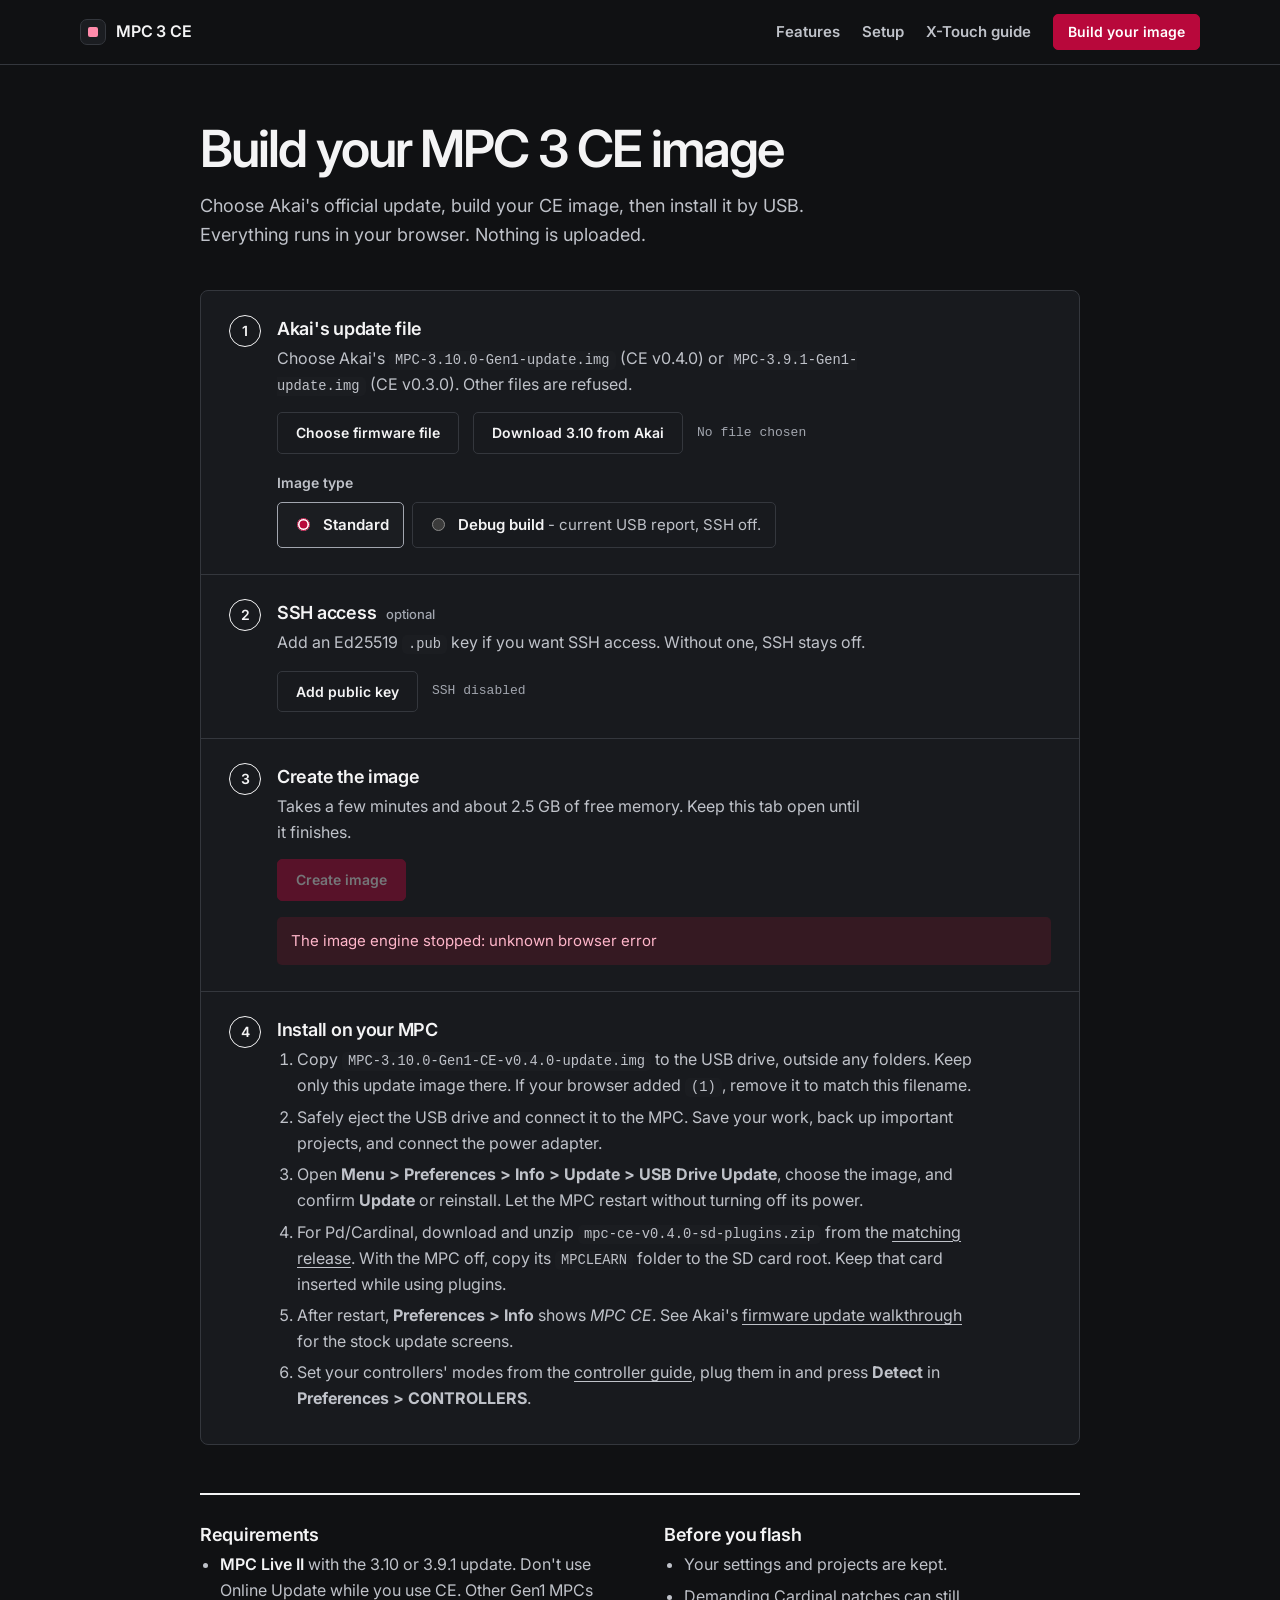
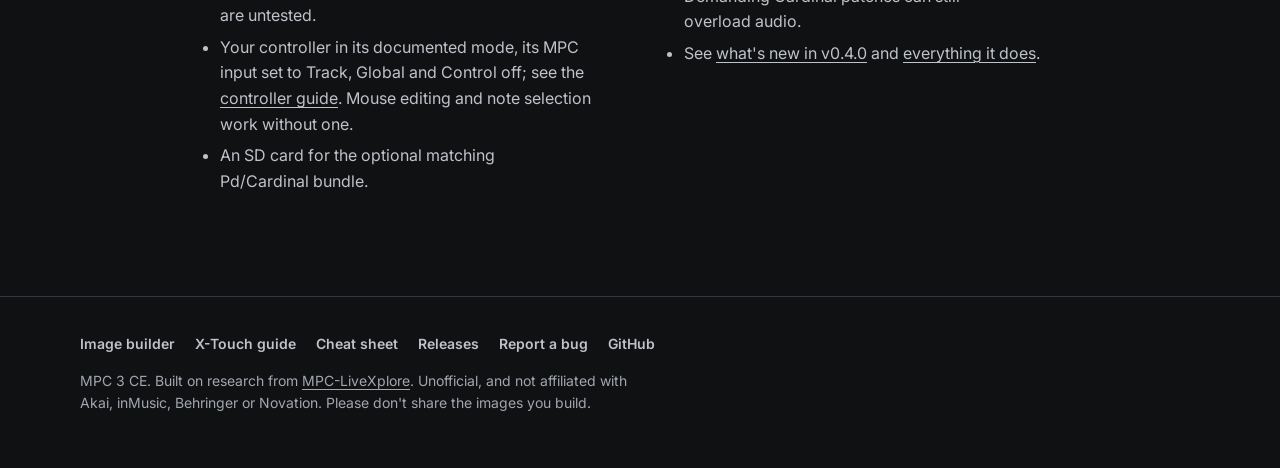
==== builder/web/builder.html @ cd78240b "Simplify controller demonstrations and clarify setup and feature text" ====
<!doctype html>
<html lang="en" data-theme="dark">
<head>
  <meta charset="utf-8">
  <meta name="viewport" content="width=device-width, initial-scale=1">
  <title>Image builder - MPC 3 CE</title>
  <meta name="description" content="Build MPC 3 CE in your browser: motorized faders, clip launching, a step sequencer and hands-on mixing for MPC Live II, plus Pd and Cardinal on the touchscreen.">
  <link rel="icon" href="favicon.svg" type="image/svg+xml">
  <link rel="preconnect" href="https://fonts.googleapis.com">
  <link rel="preconnect" href="https://fonts.gstatic.com" crossorigin>
  <link href="https://fonts.googleapis.com/css2?family=Inter:wght@400;500;600;700&display=swap" rel="stylesheet">
  <link rel="stylesheet" href="site.css">
  <style>

    input[type=file] { display: none !important; }

    /* Builder procedure */
    .panel { margin-top: 40px; background: var(--surface); border: 1px solid var(--line); border-radius: var(--radius); }
    .procedure > li { padding: 26px 28px 26px 76px; border-top: 1px solid var(--line); }
    .procedure > li:first-child { border-top: 0; }
    .procedure > li::before { left: 28px; top: 24px; }
    .procedure h3 small { margin-left: 10px; font-size: 13px; font-weight: 500; color: var(--ink-3); letter-spacing: 0; }
    .procedure p { margin: 0 0 14px; color: var(--ink-2); max-width: 66ch; }
    .row { display: flex; flex-wrap: wrap; align-items: center; gap: 10px 14px; }
    .image-types { border: 0; margin: 18px 0 0; padding: 0; }
    .image-types legend { margin-bottom: 8px; padding: 0; font-size: 14px; font-weight: 600; color: var(--ink-2); }
    .choices { display: flex; flex-wrap: wrap; gap: 8px; }
    .choice { display: flex; align-items: flex-start; gap: 10px; padding: 10px 14px; border: 1px solid var(--line); border-radius: var(--radius-s); cursor: pointer; }
    .choice:has(input:checked) { border-color: var(--ink-3); background: var(--page-2); }
    .choice input { margin-top: 5px; accent-color: var(--cta); }
    .choice span { color: var(--ink-2); font-size: 15px; }
    .choice b { color: var(--ink); font-weight: 600; }
    .status { font-family: var(--mono); font-size: 13px; color: var(--ink-3); overflow-wrap: anywhere; }
    .status.set { color: var(--ink); }
    .progress { display: none; margin-top: 16px; max-width: 560px; }
    progress { width: 100%; height: 6px; border-radius: 999px; overflow: hidden; accent-color: var(--cta); }
    #message { margin: 8px 0 0; color: var(--ink-2); font-size: 15px; }
    #error { display: none; margin-top: 16px; padding: 12px 14px; border-radius: var(--radius-s); background: var(--red-soft); color: var(--red-text); white-space: pre-wrap; font-size: 15px; }
    #result { display: none; margin-top: 16px; padding: 18px 20px; border: 1px solid var(--ok-line); background: var(--ok-soft); border-radius: var(--radius); font-size: 15px; }
    #result strong { display: block; margin-bottom: 12px; color: var(--ok); }
    #result p { margin: 10px 0 0; overflow-wrap: anywhere; color: var(--ink-2); }
    #result #imageSHA { display: block; margin-top: 4px; background: none; padding: 0; font-size: 12px; color: var(--ink); }
    .diagnostic-help { margin-top: 12px; color: var(--ink-2); }
    .diagnostic-help summary { color: var(--ink); cursor: pointer; font-weight: 600; }
    .diagnostic-help summary:hover { color: var(--red); }
    .diagnostic-help ol { margin: 10px 0 0; padding-left: 22px; }
    .diagnostic-help li { margin: 5px 0; }
    .install-list { margin: 4px 0 0; padding-left: 20px; color: var(--ink-2); max-width: 70ch; }
    .install-list li { margin: 6px 0; }
    @media (max-width: 640px) { .page-head { padding-top: 40px; } .procedure > li { padding: 22px 18px 22px 64px; } .procedure > li::before { left: 18px; top: 20px; } .choices { display: grid; } }

    /* Requirements and notes below the procedure */
    .facts { display: grid; grid-template-columns: repeat(2, minmax(0, 1fr)); gap: 32px 48px; margin: 48px 0 88px; padding-top: 28px; border-top: 2px solid var(--ink); }
    .facts ul { margin: 0; padding-left: 20px; color: var(--ink-2); }
    .facts li { margin: 6px 0; }
    .facts b { color: var(--ink); font-weight: 600; }
    @media (max-width: 760px) { .facts { grid-template-columns: 1fr; } }
  </style>
</head>
<body>
<a class="skip" href="#main">Skip to content</a>
<header class="top">
  <div class="wrap">
    <a class="brand" href="./"><span class="mark"><i></i></span>MPC 3 CE</a>
    <nav aria-label="Site">
      <a class="opt" href="./#tour">Features</a>
      <a class="opt" href="./#setup">Setup</a>
      <a class="opt2" href="guide.html">X-Touch guide</a>
      <a class="btn primary" href="builder.html" aria-current="page">Build your image</a>
    </nav>
  </div>
</header>

<main id="main">
  <section class="page-head" id="builder">
    <div class="wrap">
      <div class="doc">
      <h1>Build your MPC&nbsp;3&nbsp;CE image</h1>
      <p class="lead">Choose Akai's official update, build your CE image, then install it by USB. Everything runs in your browser. Nothing is uploaded.</p>

      <div class="panel">
        <ol class="procedure numbered">
          <li id="step1">
            <h3>Akai's update file</h3>
            <p>Choose Akai's <code>MPC-3.10.0-Gen1-update.img</code> (CE v0.4.0) or <code>MPC-3.9.1-Gen1-update.img</code> (CE v0.3.0). Other files are refused.</p>
            <div class="row">
              <button class="btn" id="select" type="button">Choose firmware file</button>
              <a class="btn" href="https://cdn.inmusicbrands.com/Software/M310PCFIN26OCT/MPC-3.10.0-Gen1-update.img" rel="noreferrer">Download 3.10 from Akai</a>
              <span id="file" class="status">No file chosen</span>
            </div>
            <input id="picker" type="file" accept=".img,application/octet-stream">
            <fieldset class="image-types">
              <legend>Image type</legend>
              <div class="choices">
                <label class="choice"><input type="radio" name="imageType" value="standard" checked><span><b>Standard</b></span></label>
                <label class="choice"><input type="radio" name="imageType" value="diagnostics"><span><b>Debug build</b> - current USB report, SSH off.</span></label>
              </div>
            </fieldset>
          </li>
          <li id="step2">
            <h3>SSH access<small>optional</small></h3>
            <p>Add an Ed25519 <code>.pub</code> key if you want SSH access. Without one, SSH stays off.</p>
            <div class="row">
              <button class="btn" id="selectKey" type="button">Add public key</button>
              <button id="clearKey" type="button" class="btn quiet" hidden>Remove key</button>
              <span id="sshStatus" class="status">SSH disabled</span>
            </div>
            <input id="keyPicker" type="file" accept=".pub,text/plain">
          </li>
          <li id="step3">
            <h3>Create the image</h3>
            <p>Takes a few minutes and about 2.5 GB of free memory. Keep this tab open until it finishes.</p>
            <div class="row"><button id="create" type="button" class="btn primary" disabled>Create image</button></div>
            <section id="progress" class="progress" aria-live="polite">
              <progress id="bar" max="100" value="0"></progress>
              <p id="message">Loading the image engine</p>
            </section>
            <div id="error" role="alert"></div>
            <div id="result">
              <strong id="resultTitle">Standard image ready</strong>
              <div class="row"><a id="imageDownload" class="btn primary">Save image</a></div>
              <p id="sshResult"></p>
              <details id="diagnosticResult" class="diagnostic-help" hidden>
                <summary>How to use the debug build</summary>
                <ol>
                  <li>Leave one writable USB drive connected when you boot the Debug build. It creates <code>MPCLEARN-DIAGNOSTICS/report.txt</code> automatically.</li>
                  <li>Reproduce the problem. The report updates as evidence arrives.</li>
                  <li>Retrieve <code>MPCLEARN-DIAGNOSTICS/report.txt</code> after reproducing the problem.</li>
                  <li>Reflash the standard CE or official image afterward. Use the same step if the report is unavailable.</li>
                </ol>
              </details>
              <p>SHA-256<code id="imageSHA"></code></p>
            </div>
          </li>
          <li id="step4">
            <h3>Install on your MPC</h3>
            <ol class="install-list">
              <li>Copy <code id="installImageName">MPC-3.10.0-Gen1-CE-v0.4.0-update.img</code> to the USB drive, outside any folders. Keep only this update image there. If your browser added <code>(1)</code>, remove it to match this filename.</li>
              <li>Safely eject the USB drive and connect it to the MPC. Save your work, back up important projects, and connect the power adapter.</li>
              <li>Open <b>Menu &gt; Preferences &gt; Info &gt; Update &gt; USB Drive Update</b>, choose the image, and confirm <b>Update</b> or reinstall. Let the MPC restart without turning off its power.</li>
              <li>For Pd/Cardinal, download and unzip <code>mpc-ce-v0.4.0-sd-plugins.zip</code> from the <a href="https://github.com/zsoltf/mpc-3-ce/releases/tag/v0.4.0">matching release</a>. With the MPC off, copy its <code>MPCLEARN</code> folder to the SD card root. Keep that card inserted while using plugins.</li>
              <li>After restart, <b>Preferences &gt; Info</b> shows <em>MPC CE</em>. See Akai's <a href="https://support.akaipro.com/en/support/solutions/articles/69000816160-akai-pro-mpc-firmware-update-walkthrough" rel="noopener noreferrer">firmware update walkthrough</a> for the stock update screens.</li>
              <li>Set your controllers' modes from the <a href="https://github.com/zsoltf/mpc-3-ce/blob/main/docs/controller-programs.md">controller guide</a>, plug them in and press <b>Detect</b> in <b>Preferences &gt; CONTROLLERS</b>.</li>
            </ol>
          </li>
        </ol>
      </div>

      <div class="facts">
        <div>
          <h3>Requirements</h3>
          <ul>
            <li><b>MPC Live II</b> with the 3.10 or 3.9.1 update. Don't use Online Update while you use CE. Other Gen1 MPCs are untested.</li>
            <li>Your controller in its documented mode, its MPC input set to Track, Global and Control off; see the <a href="https://github.com/zsoltf/mpc-3-ce/blob/main/docs/controller-programs.md">controller guide</a>. Mouse editing and note selection work without one.</li>
            <li>An SD card for the optional matching Pd/Cardinal bundle.</li>
          </ul>
        </div>
        <div>
          <h3>Before you flash</h3>
          <ul>
            <li>Your settings and projects are kept.</li>
            <li>Demanding Cardinal patches can still overload audio.</li>
            <li>See <a href="RELEASE-NOTES.md">what's new in v0.4.0</a> and <a href="./">everything it does</a>.</li>
          </ul>
        </div>
      </div>
      </div>
    </div>
  </section>
</main>

<footer>
  <div class="wrap">
    <nav aria-label="Project links">
      <a href="builder.html">Image builder</a>
      <a href="guide.html">X-Touch guide</a>
      <a href="xtouch-cheatsheet.md" download>Cheat sheet</a>
      <a href="https://github.com/zsoltf/mpc-3-ce/releases" rel="noopener noreferrer">Releases</a>
      <a href="https://github.com/zsoltf/mpc-3-ce/issues" rel="noopener noreferrer">Report a bug</a>
      <a href="https://github.com/zsoltf/mpc-3-ce" rel="noopener noreferrer">GitHub</a>
    </nav>
    <p>MPC 3 CE. Built on research from <a href="https://github.com/TheKikGen/MPC-LiveXplore" rel="noopener noreferrer">MPC-LiveXplore</a>. Unofficial, and not affiliated with Akai, inMusic, Behringer or Novation. Please don't share the images you build.</p>
  </div>
</footer>
<script>
const imageNames = {
  '3.10': 'MPC-3.10.0-Gen1-CE-v0.4.0-update.img',
  '3.9.1': 'MPC-3.9.1-Gen1-CE-v0.3.0-update.img',
};
const debugNames = {
  '3.10': 'MPC-3.10.0-Gen1-CE-v0.4.0-DEBUG-update.img',
  '3.9.1': 'MPC-3.9.1-Gen1-CE-v0.3.0-DEBUG-update.img',
};
let standardImageName = imageNames['3.10'];
let diagnosticImageName = debugNames['3.10'];


const picker = document.querySelector('#picker');
const keyPicker = document.querySelector('#keyPicker');
const select = document.querySelector('#select');
const selectKey = document.querySelector('#selectKey');
const clearKey = document.querySelector('#clearKey');
const create = document.querySelector('#create');
const file = document.querySelector('#file');
const sshStatus = document.querySelector('#sshStatus');
const sshStep = document.querySelector('#step2');
const sshResult = document.querySelector('#sshResult');
const imageTypes = [...document.querySelectorAll('input[name=imageType]')];
const progress = document.querySelector('#progress');
const bar = document.querySelector('#bar');
const message = document.querySelector('#message');
const errorBox = document.querySelector('#error');
const result = document.querySelector('#result');
const resultTitle = document.querySelector('#resultTitle');
let selectedFile = null;
let selectedKey = null;
let workerReady = false;
let downloads = [];
const worker = new Worker('worker.js');

worker.onmessage = event => {
  const data = event.data;
  if (data.type === 'ready') {
    workerReady = true;
    create.disabled = !selectedFile;
    message.textContent = 'Image engine ready';
  } else if (data.type === 'progress') {
    bar.value = data.progress;
    message.textContent = data.message;
  } else if (data.type === 'error') {
    showError(data.message);
    finishBusy();
  } else if (data.type === 'complete') {
    standardImageName = imageNames[data.firmware] || standardImageName;
    diagnosticImageName = debugNames[data.firmware] || diagnosticImageName;
    document.querySelector('#installImageName').textContent = data.diagnostics ? diagnosticImageName : standardImageName;
    setDownload('imageDownload', data.image, data.diagnostics ? diagnosticImageName : standardImageName, 'application/octet-stream');
    resultTitle.textContent = data.diagnostics ? 'Debug build ready' : 'Standard image ready';
    document.querySelector('#imageSHA').textContent = data.imageSHA256;
    sshResult.textContent = data.sshEnabled
      ? 'SSH enabled for the selected public key only.'
      : 'SSH disabled in this image.';
    sshResult.hidden = data.diagnostics;
    document.querySelector('#diagnosticResult').hidden = !data.diagnostics;
    bar.value = 100;
    message.textContent = 'Image ready';
    result.style.display = 'block';
    finishBusy();
  }
};
worker.onerror = event => {
  showError('The image engine stopped: ' + (event.message || 'unknown browser error'));
  finishBusy();
};

select.onclick = () => picker.click();
picker.onchange = () => {
  invalidateResult();
  selectedFile = picker.files[0] || null;
  file.textContent = selectedFile ? selectedFile.name + ' (' + formatBytes(selectedFile.size) + ')' : 'No file chosen';
  file.classList.toggle('set', !!selectedFile);
  create.disabled = !(selectedFile && workerReady);
  showError('');
};
selectKey.onclick = () => keyPicker.click();
keyPicker.onchange = () => {
  invalidateResult();
  selectedKey = keyPicker.files[0] || null;
  if (selectedKey && (selectedKey.size === 0 || selectedKey.size > 16384)) {
    selectedKey = null;
    keyPicker.value = '';
    showError('The public key must be a nonempty OpenSSH .pub file (16 KB maximum).');
  } else {
    showError('');
  }
  setKeyStatus();
};
clearKey.onclick = () => { invalidateResult(); selectedKey = null; keyPicker.value = ''; setKeyStatus(); };
imageTypes.forEach(input => input.onchange = () => {
  document.querySelector('#installImageName').textContent = diagnosticsSelected() ? diagnosticImageName : standardImageName;
  invalidateResult();
  if (diagnosticsSelected()) { selectedKey = null; keyPicker.value = ''; }
  setKeyStatus();
});
function diagnosticsSelected() { return imageTypes.find(input => input.checked).value === 'diagnostics'; }
function setKeyStatus() {
  const diagnostic = diagnosticsSelected();
  sshStep.hidden = diagnostic;
  selectKey.disabled = diagnostic;
  sshStatus.textContent = diagnostic ? 'SSH disabled for diagnostics' : (selectedKey ? 'SSH enabled for ' + selectedKey.name : 'SSH disabled');
  sshStatus.classList.toggle('set', !!selectedKey);
  clearKey.hidden = !selectedKey || diagnostic;
}
setKeyStatus();
create.onclick = async () => {
  if (!selectedFile || !workerReady) return;
  clearDownloads();
  showError('');
  result.style.display = 'none';
  progress.style.display = 'block';
  select.disabled = selectKey.disabled = clearKey.disabled = create.disabled = true;
  imageTypes.forEach(input => input.disabled = true);
  bar.value = 1;
  message.textContent = 'Reading the selected image';
  try {
    const image = await selectedFile.arrayBuffer();
    const ownerKey = selectedKey ? await selectedKey.arrayBuffer() : new ArrayBuffer(0);
    worker.postMessage({type: 'build', image, ownerKey, diagnostics: diagnosticsSelected()}, [image, ownerKey]);
  } catch (error) {
    showError('Could not read the selected image: ' + error.message);
    finishBusy();
  }
};
function setDownload(id, bytes, name, type) {
  const url = URL.createObjectURL(new Blob([bytes], {type}));
  downloads.push(url);
  const link = document.querySelector('#' + id);
  link.href = url;
  link.download = name;
}
function clearDownloads() { downloads.forEach(URL.revokeObjectURL); downloads = []; }
function invalidateResult() { clearDownloads(); result.style.display = 'none'; document.querySelector('#imageSHA').textContent = ''; }
function finishBusy() { select.disabled = clearKey.disabled = false; imageTypes.forEach(input => input.disabled = false); selectKey.disabled = diagnosticsSelected(); create.disabled = !(selectedFile && workerReady); }
function showError(text) { errorBox.textContent = text; errorBox.style.display = text ? 'block' : 'none'; }
function formatBytes(value) { return (value / (1024 * 1024)).toFixed(1) + ' MB'; }
</script>
</body>
</html>
---- builder/web/site.css ----
/* Shared presentation for the landing page, builder and guide. */
:root {
  color-scheme: dark;
  --page: #101113; --page-2: #1b1d21; --surface: #181a1e;
  --ink: #f4f4f5; --ink-2: #bfc2c9; --ink-3: #a2a6af;
  --line: #34373d; --line-2: #292c32;
  --red: #ff8bab; --red-hover: #ffafc4; --red-soft: #351922; --red-text: #ffb6ca;
  --cta: #b8083b; --cta-hover: #ce1048; --cta-ink: #fff;
  --ok: #80dfa4; --ok-soft: #15291d; --ok-line: #345b40;
  --header: #101113;
  --sans: "Inter", ui-sans-serif, system-ui, -apple-system, "Segoe UI", sans-serif;
  --mono: ui-monospace, "SF Mono", Menlo, Consolas, monospace;
  --radius: 8px; --radius-s: 5px;
}
* { box-sizing: border-box; }
html { background: var(--page); scroll-behavior: auto; -webkit-text-size-adjust: 100%; }
body { margin: 0; font-family: var(--sans); font-size: 16px; line-height: 1.6; color: var(--ink); background: var(--page); -webkit-font-smoothing: antialiased; }
h1, h2, h3 { color: var(--ink); text-wrap: balance; }
p, li, dd, td { text-wrap: pretty; }
h1 { font-size: clamp(32px, 4vw, 52px); font-weight: 600; letter-spacing: -.04em; line-height: 1.08; margin: 0; }
h2 { font-size: clamp(26px, 2.6vw, 34px); font-weight: 600; letter-spacing: -.03em; line-height: 1.15; margin: 0 0 14px; }
h3 { font-size: 18px; font-weight: 600; letter-spacing: -.015em; line-height: 1.3; margin: 0 0 6px; }
.lead { margin: 16px 0 0; font-size: 18px; line-height: 1.6; color: var(--ink-2); max-width: 58ch; }
.small { font-size: 14px; color: var(--ink-3); }
a { color: inherit; text-decoration-thickness: 1px; text-underline-offset: 3px; }
a:hover { color: var(--red); }
:focus-visible { outline: 2px solid var(--red); outline-offset: 3px; border-radius: 4px; }
code, kbd { font-family: var(--mono); font-size: .86em; }
code { background: var(--page-2); padding: 2px 6px; border-radius: 5px; overflow-wrap: anywhere; }
kbd { border: 1px solid var(--line); border-bottom-width: 2px; border-radius: 5px; padding: 1px 6px; background: var(--surface); white-space: nowrap; }
[hidden] { display: none !important; }
.wrap { width: min(1120px, 100% - 48px); margin-inline: auto; }
@media (max-width: 640px) { .wrap { width: calc(100% - 32px); } }

/* Tables: rules between rows, quiet column headings */
.table-wrap { overflow-x: auto; }
table { width: 100%; border-collapse: collapse; font-size: 15px; }
caption { caption-side: top; text-align: left; font-size: 18px; font-weight: 600; letter-spacing: -.015em; color: var(--ink); padding-bottom: 10px; }
th, td { text-align: left; vertical-align: top; padding: 11px 18px 11px 0; border-top: 1px solid var(--line); line-height: 1.5; }
thead th { border-top: 0; padding-top: 0; font-size: 13px; font-weight: 600; color: var(--ink-3); }
tbody th, td:first-child { color: var(--ink); font-weight: 600; }
td { color: var(--ink-2); }
td small { display: block; color: var(--ink-3); font-weight: 400; font-size: 13px; }

/* Numbered steps: one marker style for every sequence */
.numbered { list-style: none; counter-reset: n; margin: 0; padding: 0; }
.numbered > li { counter-increment: n; position: relative; padding-left: 46px; }
.numbered > li::before { content: counter(n); position: absolute; left: 0; top: 0; width: 30px; height: 30px; border-radius: 50%; border: 1.5px solid var(--ink); display: grid; place-items: center; font-size: 14px; font-weight: 600; line-height: 1; color: var(--ink); }

/* Buttons: one style, one primary (the red call to action) */
.btn { appearance: none; font: inherit; font-size: 14px; font-weight: 600; line-height: 1.1; border: 1px solid var(--line); border-radius: var(--radius-s); padding: 12px 18px; background: transparent; color: var(--ink); cursor: pointer; text-decoration: none; display: inline-flex; align-items: center; gap: 10px; white-space: nowrap; }
.btn:hover { background: var(--ink); border-color: var(--ink); color: var(--page); }
.btn.small { padding: 9px 13px; font-size: 13px; }
.btn.primary { background: var(--cta); border-color: var(--cta); color: var(--cta-ink); }
.btn.primary:hover { background: var(--cta-hover); border-color: var(--cta-hover); color: var(--cta-ink); }
.btn:disabled { opacity: .4; cursor: default; transform: none; }
.btn:disabled:hover { background: transparent; border-color: var(--line); color: var(--ink); }
.btn.primary:disabled:hover { background: var(--cta); border-color: var(--cta); color: var(--cta-ink); }
.btn.quiet { border-color: transparent; color: var(--ink-2); padding-inline: 8px; }
.btn.quiet:hover { background: transparent; color: var(--red); }

/* Header */
.top { position: sticky; top: 0; z-index: 20; background: var(--header); border-bottom: 1px solid var(--line); }
.top .wrap { display: flex; align-items: center; justify-content: space-between; gap: 16px; height: 64px; }
.brand { display: flex; align-items: center; gap: 10px; text-decoration: none; font-weight: 600; letter-spacing: -.01em; white-space: nowrap; }
.brand:hover { color: var(--ink); }
.brand .mark { width: 26px; height: 26px; border-radius: 7px; background: var(--page-2); border: 1px solid var(--line); display: grid; place-items: center; }
.brand .mark i { display: block; width: 10px; height: 10px; border-radius: 2px; background: var(--red); }
.top nav { display: flex; align-items: center; gap: 22px; font-size: 15px; font-weight: 600; }
.top nav a:not(.btn) { text-decoration: none; color: var(--ink-2); white-space: nowrap; }
.top nav a:not(.btn):hover, .top nav a[aria-current="page"]:not(.btn) { color: var(--ink); }
.top .btn { padding: 9px 14px; }
/* Footer */
footer { padding: 36px 0 56px; border-top: 1px solid var(--line); font-size: 14px; color: var(--ink-3); }
footer .wrap { display: flex; flex-wrap: wrap; justify-content: space-between; gap: 14px 32px; }
footer nav { display: flex; flex-wrap: wrap; gap: 6px 20px; }
footer nav a { color: var(--ink-2); text-decoration: none; font-weight: 600; }
footer nav a:hover { color: var(--red); }
footer p { margin: 0; max-width: 64ch; }


.page-head { padding: 56px 0 8px; }
.doc { max-width: 880px; margin-inline: auto; }
section[id] { scroll-margin-top: 88px; }
.skip { position: absolute; top: -100px; left: 16px; z-index: 40; padding: 12px 18px; background: var(--ink); color: var(--page); }
.skip:focus { top: 8px; }
@media (max-width: 860px) { .top nav .opt { display: none; } }
@media (max-width: 560px) { .top nav { gap: 10px; } .top nav .btn { padding: 10px 12px; font-size: 13px; } }
@media (max-width: 640px) { .top nav .opt2 { display: none; } .page-head { padding-top: 36px; } }
@media print {
  :root { color-scheme: light; --page: #fff; --page-2: #fff; --surface: #fff; --ink: #000; --ink-2: #222; --ink-3: #444; --line: #bbb; }
  .top, footer, .skip { display: none; }
}
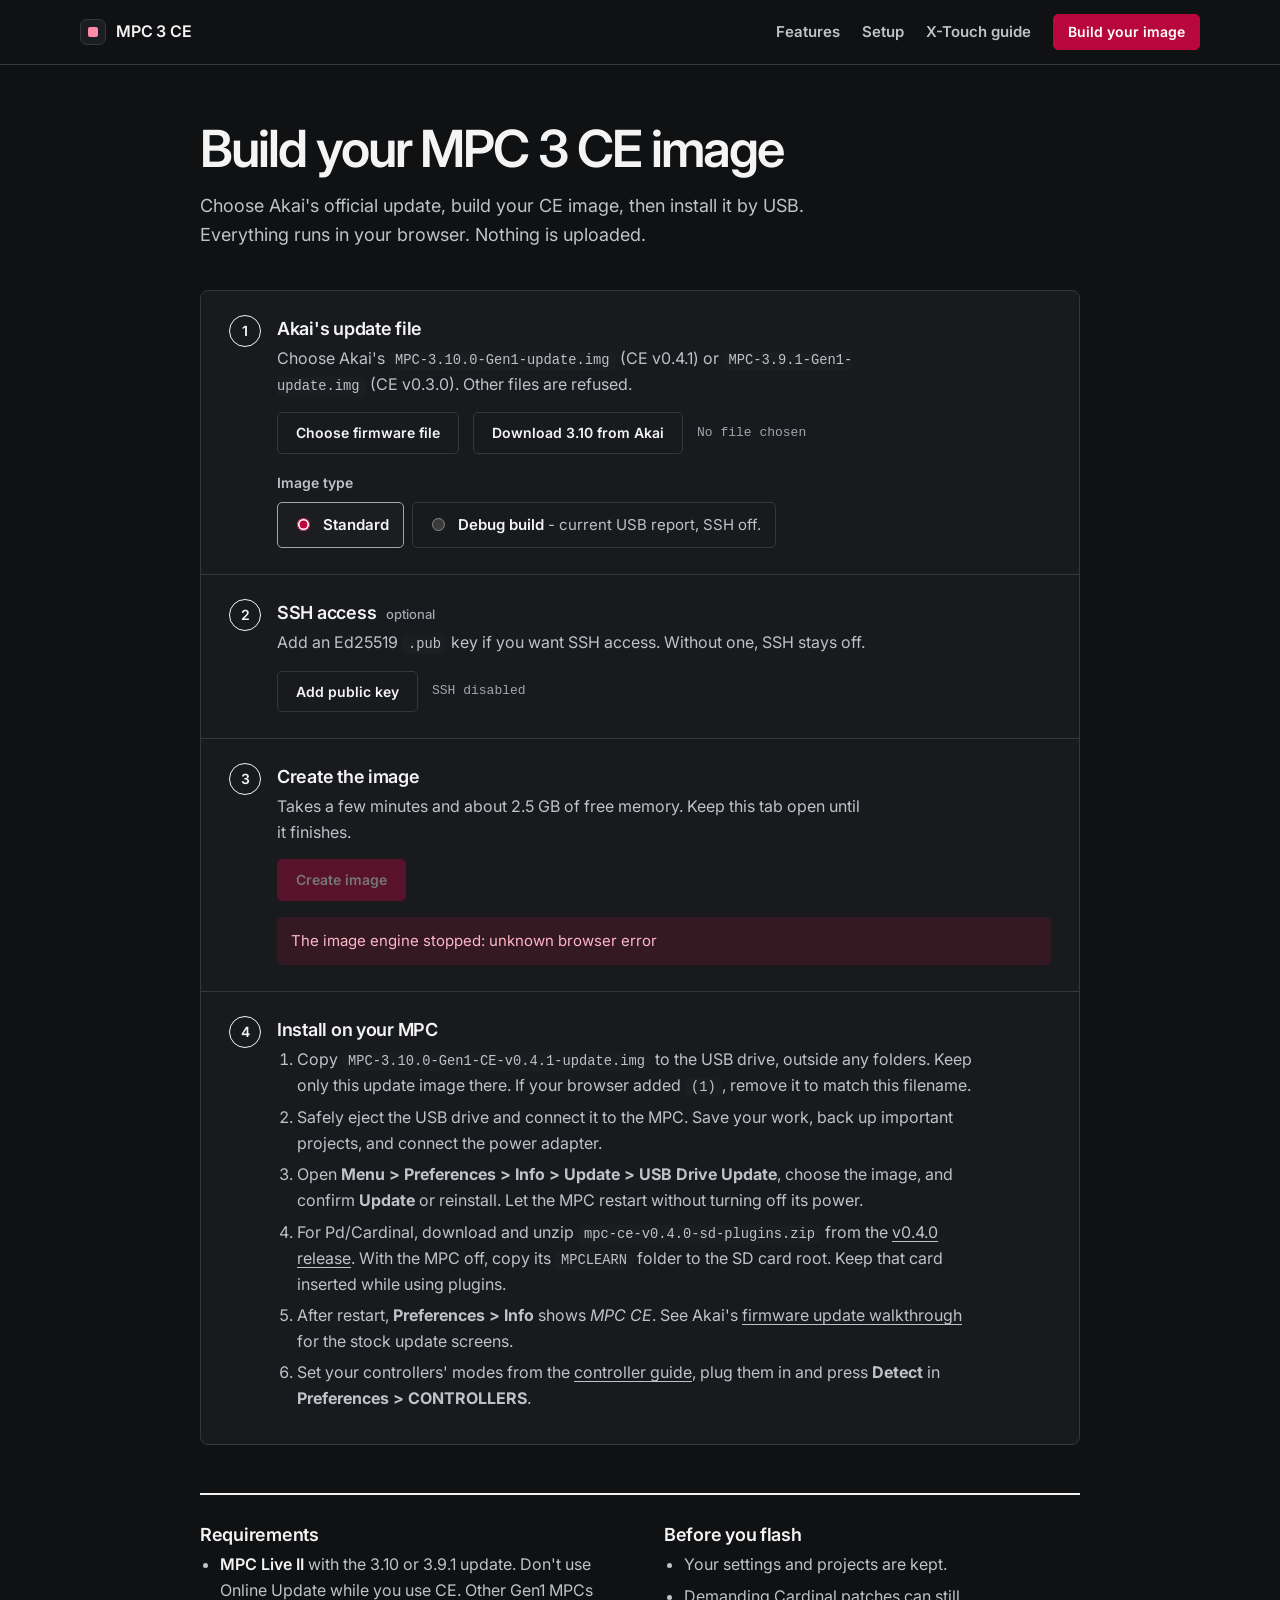
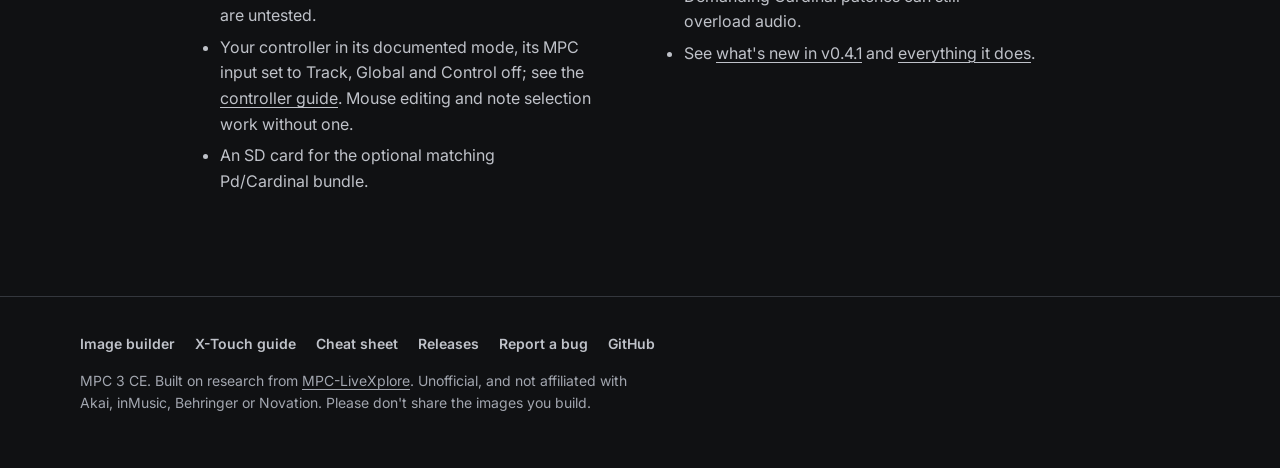
==== commit 75ca2abe: "Prepare CE v0.4.1 with X-Touch Mini controls and guide" ====
--- a/builder/web/builder.html
+++ b/builder/web/builder.html
@@ -82,7 +82,7 @@
         <ol class="procedure numbered">
           <li id="step1">
             <h3>Akai's update file</h3>
-            <p>Choose Akai's <code>MPC-3.10.0-Gen1-update.img</code> (CE v0.4.0) or <code>MPC-3.9.1-Gen1-update.img</code> (CE v0.3.0). Other files are refused.</p>
+            <p>Choose Akai's <code>MPC-3.10.0-Gen1-update.img</code> (CE v0.4.1) or <code>MPC-3.9.1-Gen1-update.img</code> (CE v0.3.0). Other files are refused.</p>
             <div class="row">
               <button class="btn" id="select" type="button">Choose firmware file</button>
               <a class="btn" href="https://cdn.inmusicbrands.com/Software/M310PCFIN26OCT/MPC-3.10.0-Gen1-update.img" rel="noreferrer">Download 3.10 from Akai</a>
@@ -135,10 +135,10 @@
           <li id="step4">
             <h3>Install on your MPC</h3>
             <ol class="install-list">
-              <li>Copy <code id="installImageName">MPC-3.10.0-Gen1-CE-v0.4.0-update.img</code> to the USB drive, outside any folders. Keep only this update image there. If your browser added <code>(1)</code>, remove it to match this filename.</li>
+              <li>Copy <code id="installImageName">MPC-3.10.0-Gen1-CE-v0.4.1-update.img</code> to the USB drive, outside any folders. Keep only this update image there. If your browser added <code>(1)</code>, remove it to match this filename.</li>
               <li>Safely eject the USB drive and connect it to the MPC. Save your work, back up important projects, and connect the power adapter.</li>
               <li>Open <b>Menu &gt; Preferences &gt; Info &gt; Update &gt; USB Drive Update</b>, choose the image, and confirm <b>Update</b> or reinstall. Let the MPC restart without turning off its power.</li>
-              <li>For Pd/Cardinal, download and unzip <code>mpc-ce-v0.4.0-sd-plugins.zip</code> from the <a href="https://github.com/zsoltf/mpc-3-ce/releases/tag/v0.4.0">matching release</a>. With the MPC off, copy its <code>MPCLEARN</code> folder to the SD card root. Keep that card inserted while using plugins.</li>
+              <li>For Pd/Cardinal, download and unzip <code>mpc-ce-v0.4.0-sd-plugins.zip</code> from the <a href="https://github.com/zsoltf/mpc-3-ce/releases/tag/v0.4.0">v0.4.0 release</a>. With the MPC off, copy its <code>MPCLEARN</code> folder to the SD card root. Keep that card inserted while using plugins.</li>
               <li>After restart, <b>Preferences &gt; Info</b> shows <em>MPC CE</em>. See Akai's <a href="https://support.akaipro.com/en/support/solutions/articles/69000816160-akai-pro-mpc-firmware-update-walkthrough" rel="noopener noreferrer">firmware update walkthrough</a> for the stock update screens.</li>
               <li>Set your controllers' modes from the <a href="https://github.com/zsoltf/mpc-3-ce/blob/main/docs/controller-programs.md">controller guide</a>, plug them in and press <b>Detect</b> in <b>Preferences &gt; CONTROLLERS</b>.</li>
             </ol>
@@ -160,7 +160,7 @@
           <ul>
             <li>Your settings and projects are kept.</li>
             <li>Demanding Cardinal patches can still overload audio.</li>
-            <li>See <a href="RELEASE-NOTES.md">what's new in v0.4.0</a> and <a href="./">everything it does</a>.</li>
+            <li>See <a href="RELEASE-NOTES.md">what's new in v0.4.1</a> and <a href="./">everything it does</a>.</li>
           </ul>
         </div>
       </div>
@@ -184,11 +184,11 @@
 </footer>
 <script>
 const imageNames = {
-  '3.10': 'MPC-3.10.0-Gen1-CE-v0.4.0-update.img',
+  '3.10': 'MPC-3.10.0-Gen1-CE-v0.4.1-update.img',
   '3.9.1': 'MPC-3.9.1-Gen1-CE-v0.3.0-update.img',
 };
 const debugNames = {
-  '3.10': 'MPC-3.10.0-Gen1-CE-v0.4.0-DEBUG-update.img',
+  '3.10': 'MPC-3.10.0-Gen1-CE-v0.4.1-DEBUG-update.img',
   '3.9.1': 'MPC-3.9.1-Gen1-CE-v0.3.0-DEBUG-update.img',
 };
 let standardImageName = imageNames['3.10'];
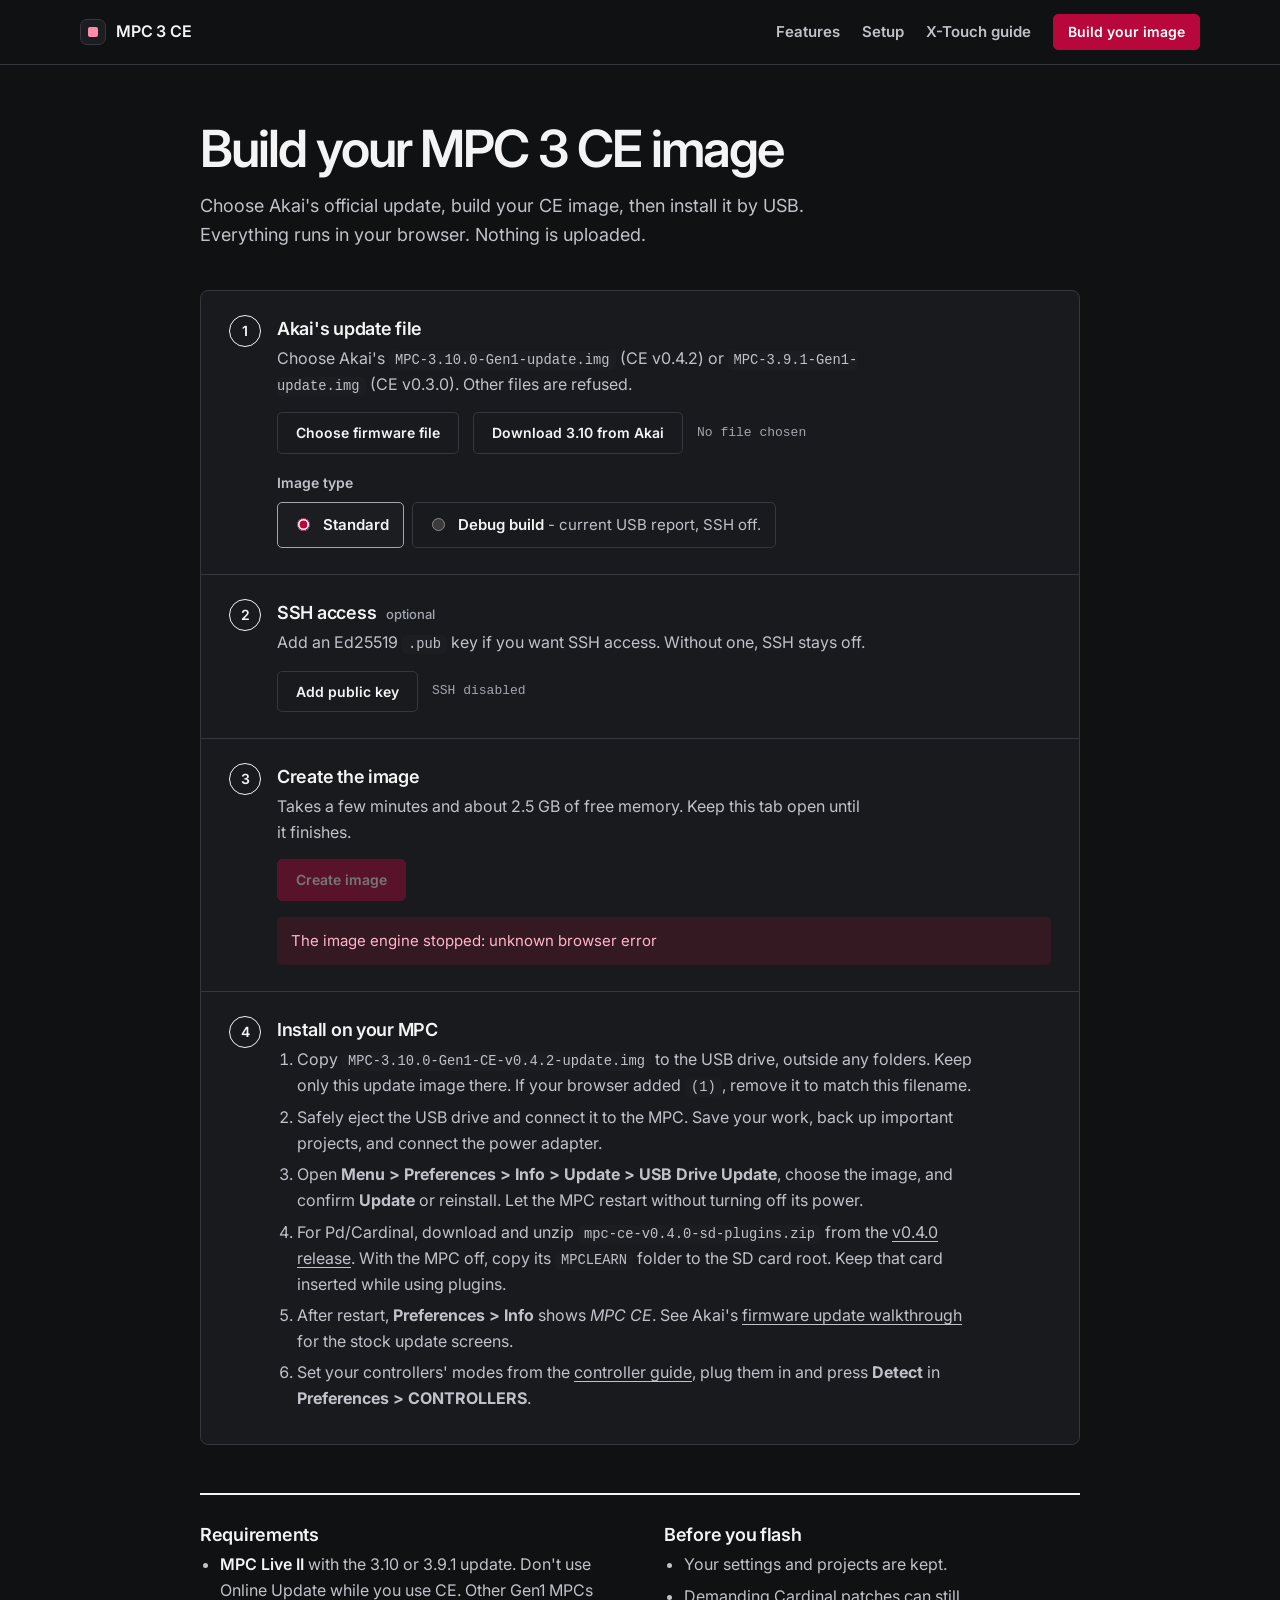
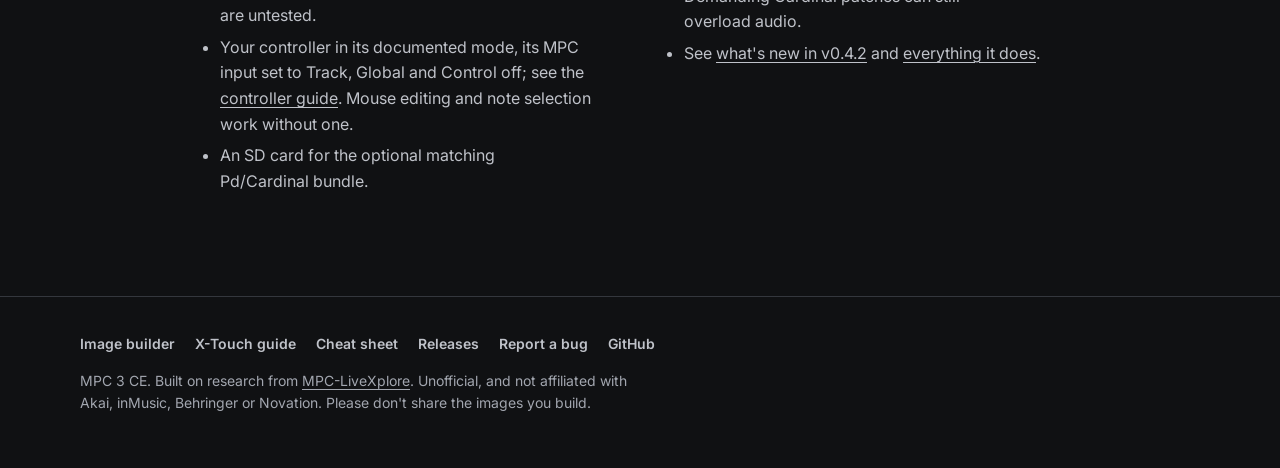
==== commit 0f13b041: "Prepare CE v0.4.2 with Cardinal Q-Link fixes" ====
--- a/builder/web/builder.html
+++ b/builder/web/builder.html
@@ -82,7 +82,7 @@
         <ol class="procedure numbered">
           <li id="step1">
             <h3>Akai's update file</h3>
-            <p>Choose Akai's <code>MPC-3.10.0-Gen1-update.img</code> (CE v0.4.1) or <code>MPC-3.9.1-Gen1-update.img</code> (CE v0.3.0). Other files are refused.</p>
+            <p>Choose Akai's <code>MPC-3.10.0-Gen1-update.img</code> (CE v0.4.2) or <code>MPC-3.9.1-Gen1-update.img</code> (CE v0.3.0). Other files are refused.</p>
             <div class="row">
               <button class="btn" id="select" type="button">Choose firmware file</button>
               <a class="btn" href="https://cdn.inmusicbrands.com/Software/M310PCFIN26OCT/MPC-3.10.0-Gen1-update.img" rel="noreferrer">Download 3.10 from Akai</a>
@@ -135,7 +135,7 @@
           <li id="step4">
             <h3>Install on your MPC</h3>
             <ol class="install-list">
-              <li>Copy <code id="installImageName">MPC-3.10.0-Gen1-CE-v0.4.1-update.img</code> to the USB drive, outside any folders. Keep only this update image there. If your browser added <code>(1)</code>, remove it to match this filename.</li>
+              <li>Copy <code id="installImageName">MPC-3.10.0-Gen1-CE-v0.4.2-update.img</code> to the USB drive, outside any folders. Keep only this update image there. If your browser added <code>(1)</code>, remove it to match this filename.</li>
               <li>Safely eject the USB drive and connect it to the MPC. Save your work, back up important projects, and connect the power adapter.</li>
               <li>Open <b>Menu &gt; Preferences &gt; Info &gt; Update &gt; USB Drive Update</b>, choose the image, and confirm <b>Update</b> or reinstall. Let the MPC restart without turning off its power.</li>
               <li>For Pd/Cardinal, download and unzip <code>mpc-ce-v0.4.0-sd-plugins.zip</code> from the <a href="https://github.com/zsoltf/mpc-3-ce/releases/tag/v0.4.0">v0.4.0 release</a>. With the MPC off, copy its <code>MPCLEARN</code> folder to the SD card root. Keep that card inserted while using plugins.</li>
@@ -160,7 +160,7 @@
           <ul>
             <li>Your settings and projects are kept.</li>
             <li>Demanding Cardinal patches can still overload audio.</li>
-            <li>See <a href="RELEASE-NOTES.md">what's new in v0.4.1</a> and <a href="./">everything it does</a>.</li>
+            <li>See <a href="RELEASE-NOTES.md">what's new in v0.4.2</a> and <a href="./">everything it does</a>.</li>
           </ul>
         </div>
       </div>
@@ -184,11 +184,11 @@
 </footer>
 <script>
 const imageNames = {
-  '3.10': 'MPC-3.10.0-Gen1-CE-v0.4.1-update.img',
+  '3.10': 'MPC-3.10.0-Gen1-CE-v0.4.2-update.img',
   '3.9.1': 'MPC-3.9.1-Gen1-CE-v0.3.0-update.img',
 };
 const debugNames = {
-  '3.10': 'MPC-3.10.0-Gen1-CE-v0.4.1-DEBUG-update.img',
+  '3.10': 'MPC-3.10.0-Gen1-CE-v0.4.2-DEBUG-update.img',
   '3.9.1': 'MPC-3.9.1-Gen1-CE-v0.3.0-DEBUG-update.img',
 };
 let standardImageName = imageNames['3.10'];
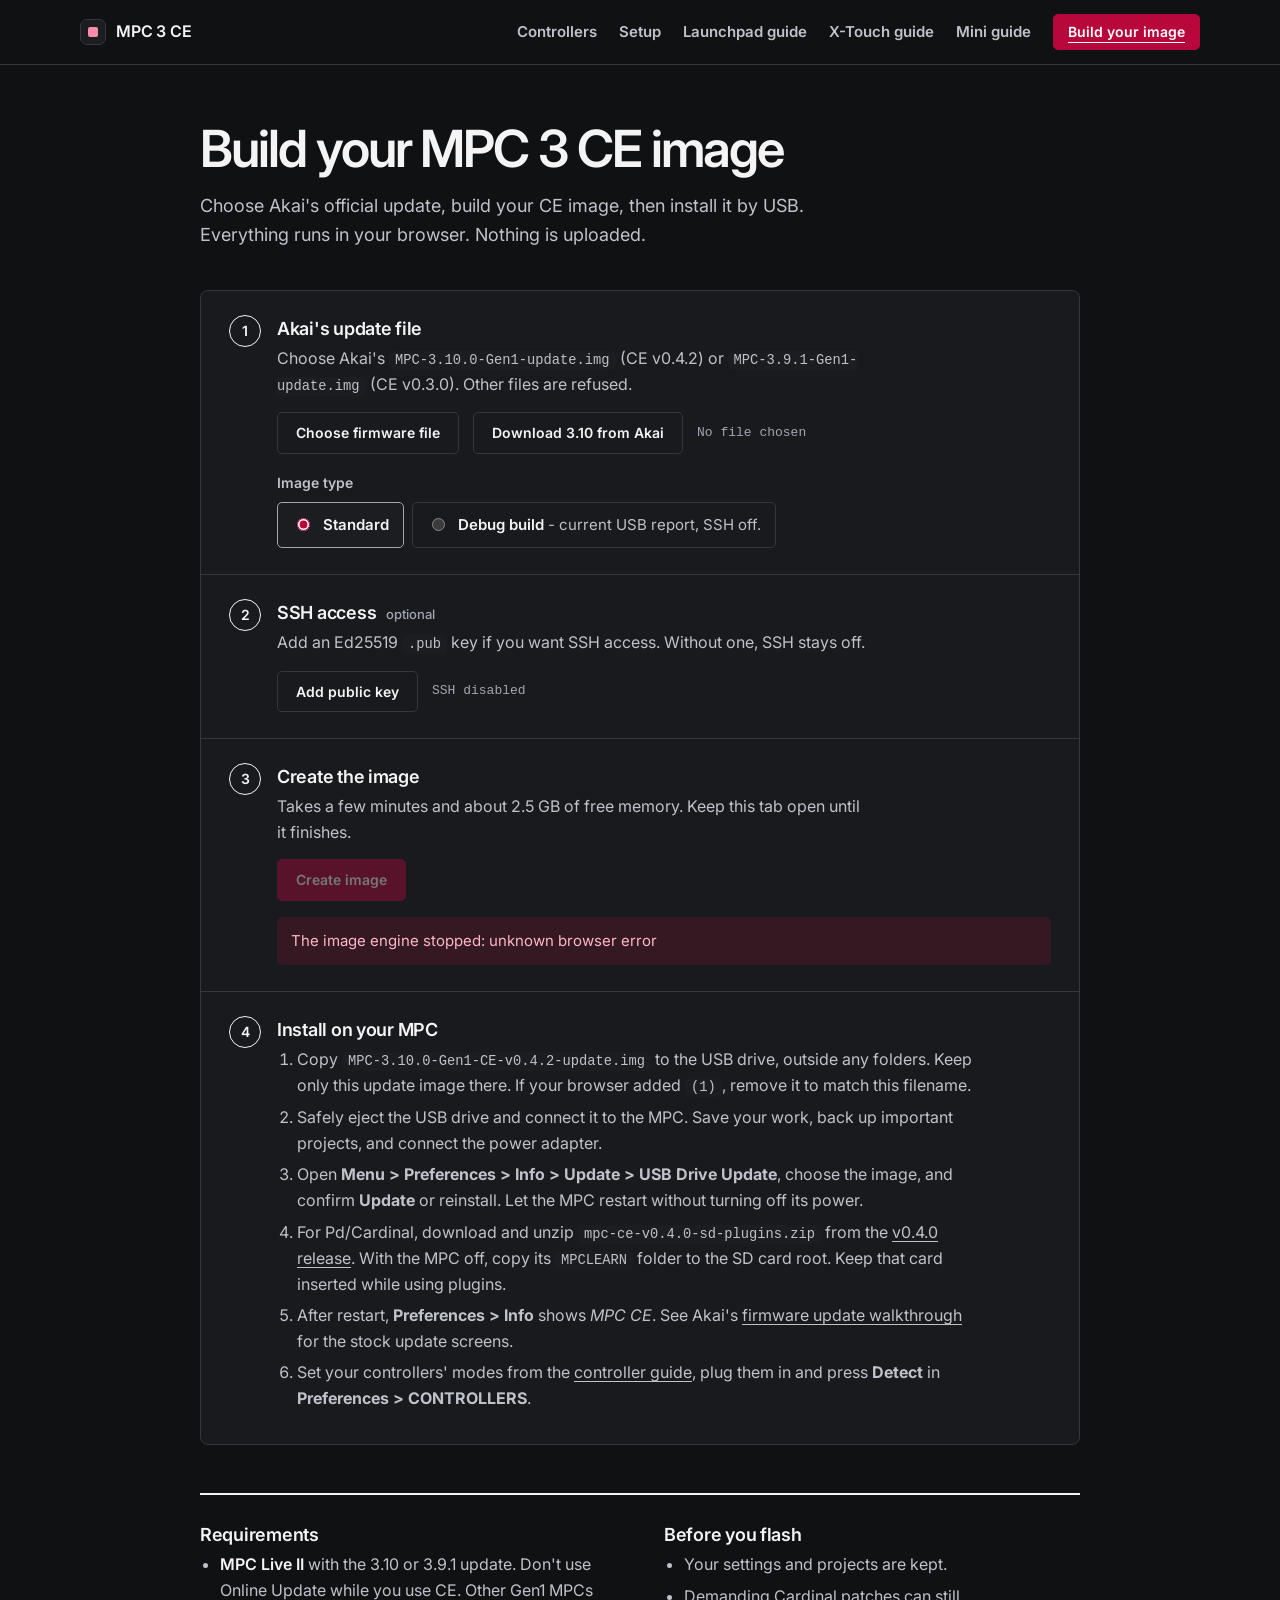
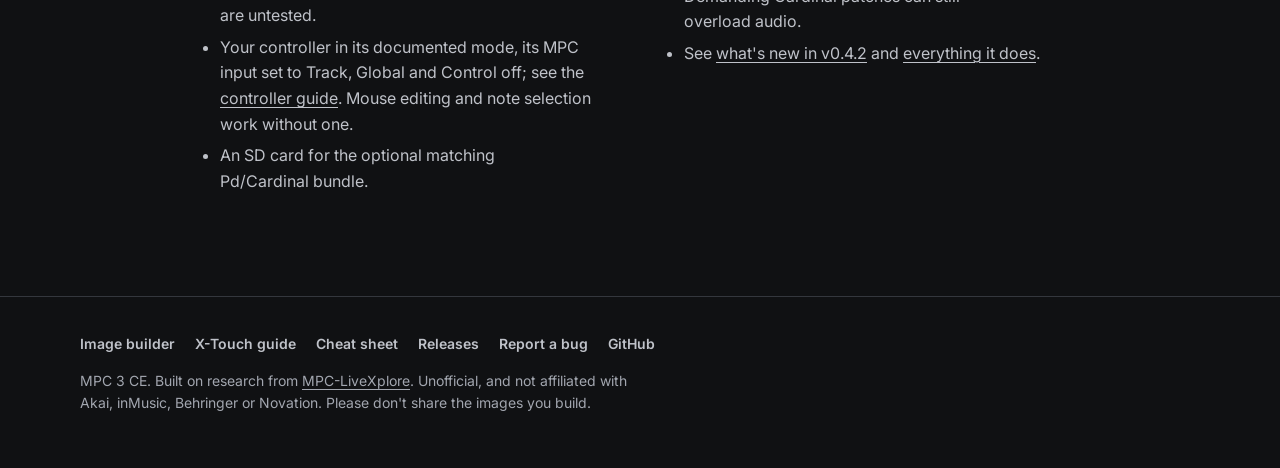
==== commit 2e852218: "Make top navigation consistent across the website" ====
--- a/builder/web/builder.html
+++ b/builder/web/builder.html
@@ -61,11 +61,13 @@
 <a class="skip" href="#main">Skip to content</a>
 <header class="top">
   <div class="wrap">
-    <a class="brand" href="./"><span class="mark"><i></i></span>MPC 3 CE</a>
+    <a class="brand" href="./"><span class="mark" aria-hidden="true"><i></i></span>MPC 3 CE</a>
     <nav aria-label="Site">
-      <a class="opt" href="./#tour">Features</a>
-      <a class="opt" href="./#setup">Setup</a>
-      <a class="opt2" href="guide.html">X-Touch guide</a>
+      <a href="./#tour">Controllers</a>
+      <a href="./#setup">Setup</a>
+      <a href="launchpad-guide.html">Launchpad guide</a>
+      <a href="guide.html">X-Touch guide</a>
+      <a href="mini-guide.html">Mini guide</a>
       <a class="btn primary" href="builder.html" aria-current="page">Build your image</a>
     </nav>
   </div>
--- a/builder/web/site.css
+++ b/builder/web/site.css
@@ -61,12 +61,12 @@
 
 /* Header */
 .top { position: sticky; top: 0; z-index: 20; background: var(--header); border-bottom: 1px solid var(--line); }
-.top .wrap { display: flex; align-items: center; justify-content: space-between; gap: 16px; height: 64px; }
+.top .wrap { display: flex; align-items: center; justify-content: space-between; gap: 12px 16px; min-height: 64px; height: auto; padding-block: 12px; flex-wrap: wrap; }
 .brand { display: flex; align-items: center; gap: 10px; text-decoration: none; font-weight: 600; letter-spacing: -.01em; white-space: nowrap; }
 .brand:hover { color: var(--ink); }
 .brand .mark { width: 26px; height: 26px; border-radius: 7px; background: var(--page-2); border: 1px solid var(--line); display: grid; place-items: center; }
 .brand .mark i { display: block; width: 10px; height: 10px; border-radius: 2px; background: var(--red); }
-.top nav { display: flex; align-items: center; gap: 22px; font-size: 15px; font-weight: 600; }
+.top nav { display: flex; flex-wrap: wrap; align-items: center; gap: 10px 22px; font-size: 15px; font-weight: 600; }
 .top nav a:not(.btn) { text-decoration: none; color: var(--ink-2); white-space: nowrap; }
 .top nav a:not(.btn):hover, .top nav a[aria-current="page"]:not(.btn) { color: var(--ink); }
 .top .btn { padding: 9px 14px; }
@@ -84,9 +84,10 @@
 section[id] { scroll-margin-top: 88px; }
 .skip { position: absolute; top: -100px; left: 16px; z-index: 40; padding: 12px 18px; background: var(--ink); color: var(--page); }
 .skip:focus { top: 8px; }
-@media (max-width: 860px) { .top nav .opt { display: none; } }
+.top nav a[aria-current="page"] { text-decoration: underline; text-underline-offset: 5px; }
+@media (max-width: 1000px) { .top { position: static; } }
 @media (max-width: 560px) { .top nav { gap: 10px; } .top nav .btn { padding: 10px 12px; font-size: 13px; } }
-@media (max-width: 640px) { .top nav .opt2 { display: none; } .page-head { padding-top: 36px; } }
+@media (max-width: 640px) { .page-head { padding-top: 36px; } }
 @media print {
   :root { color-scheme: light; --page: #fff; --page-2: #fff; --surface: #fff; --ink: #000; --ink-2: #222; --ink-3: #444; --line: #bbb; }
   .top, footer, .skip { display: none; }
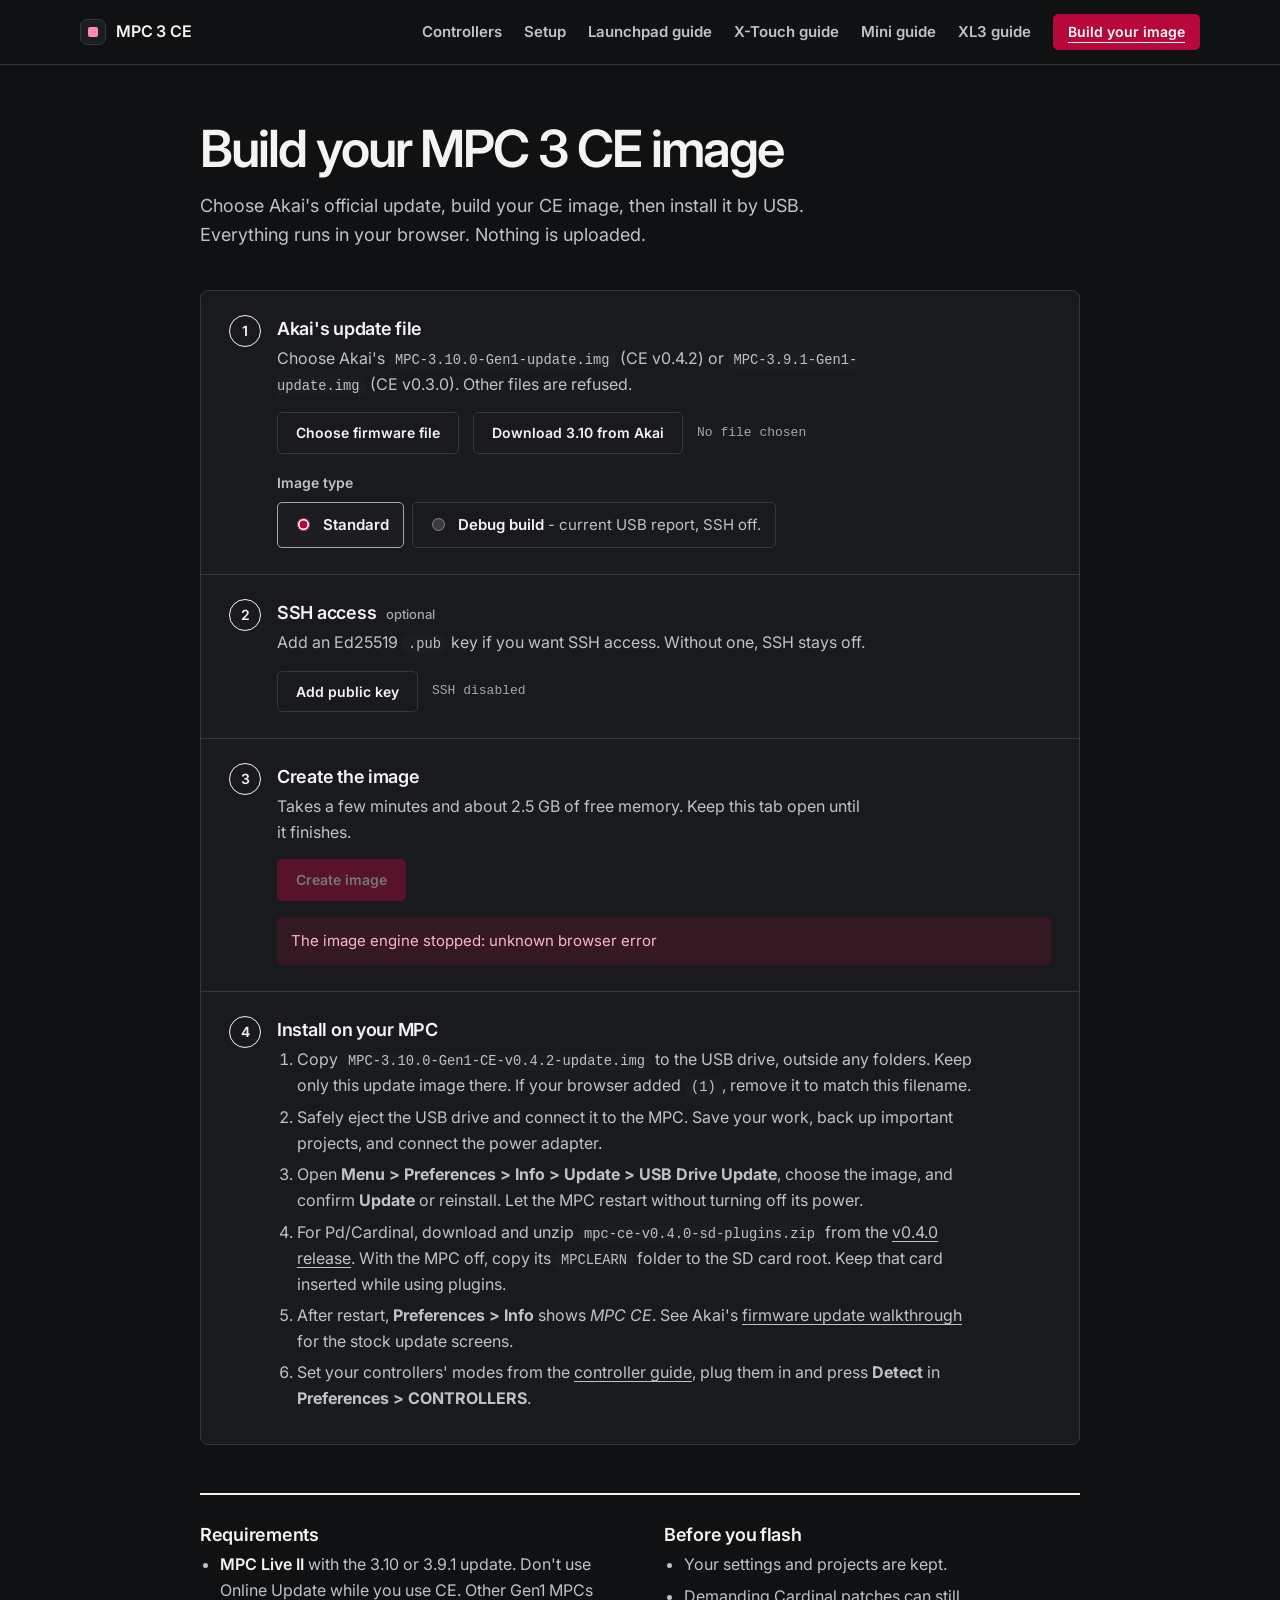
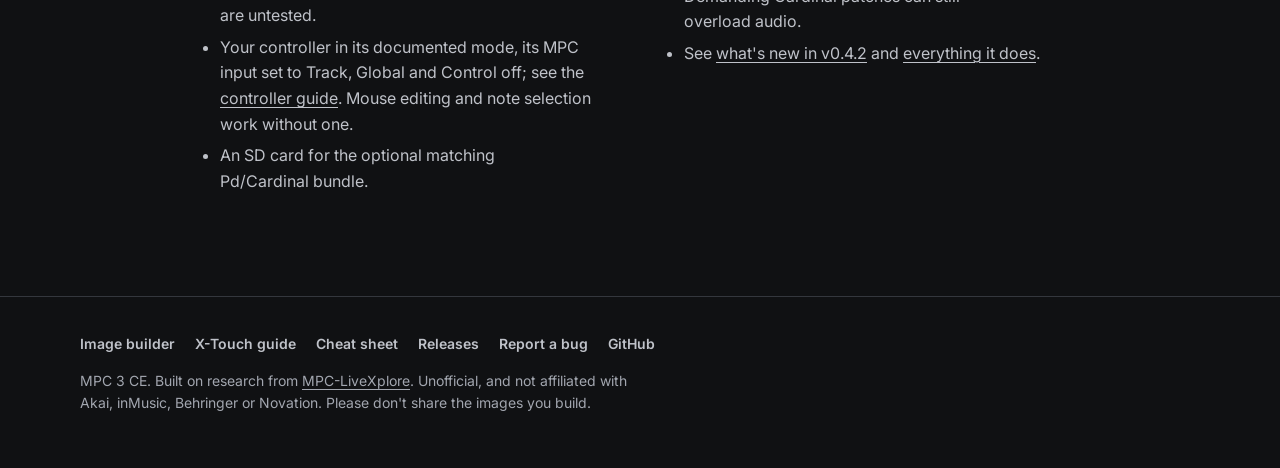
==== commit 55c85990: "Add a dedicated Launch Control XL3 guide" ====
--- a/builder/web/builder.html
+++ b/builder/web/builder.html
@@ -68,6 +68,7 @@
       <a href="launchpad-guide.html">Launchpad guide</a>
       <a href="guide.html">X-Touch guide</a>
       <a href="mini-guide.html">Mini guide</a>
+      <a href="xl3-guide.html">XL3 guide</a>
       <a class="btn primary" href="builder.html" aria-current="page">Build your image</a>
     </nav>
   </div>
--- a/builder/web/site.css
+++ b/builder/web/site.css
@@ -86,7 +86,7 @@
 .skip:focus { top: 8px; }
 .top nav a[aria-current="page"] { text-decoration: underline; text-underline-offset: 5px; }
 @media (max-width: 1000px) { .top { position: static; } }
-@media (max-width: 560px) { .top nav { gap: 10px; } .top nav .btn { padding: 10px 12px; font-size: 13px; } }
+@media (max-width: 560px) { .top nav { gap: 10px 22px; } .top nav .btn { padding: 10px 12px; font-size: 13px; } }
 @media (max-width: 640px) { .page-head { padding-top: 36px; } }
 @media print {
   :root { color-scheme: light; --page: #fff; --page-2: #fff; --surface: #fff; --ink: #000; --ink-2: #222; --ink-3: #444; --line: #bbb; }
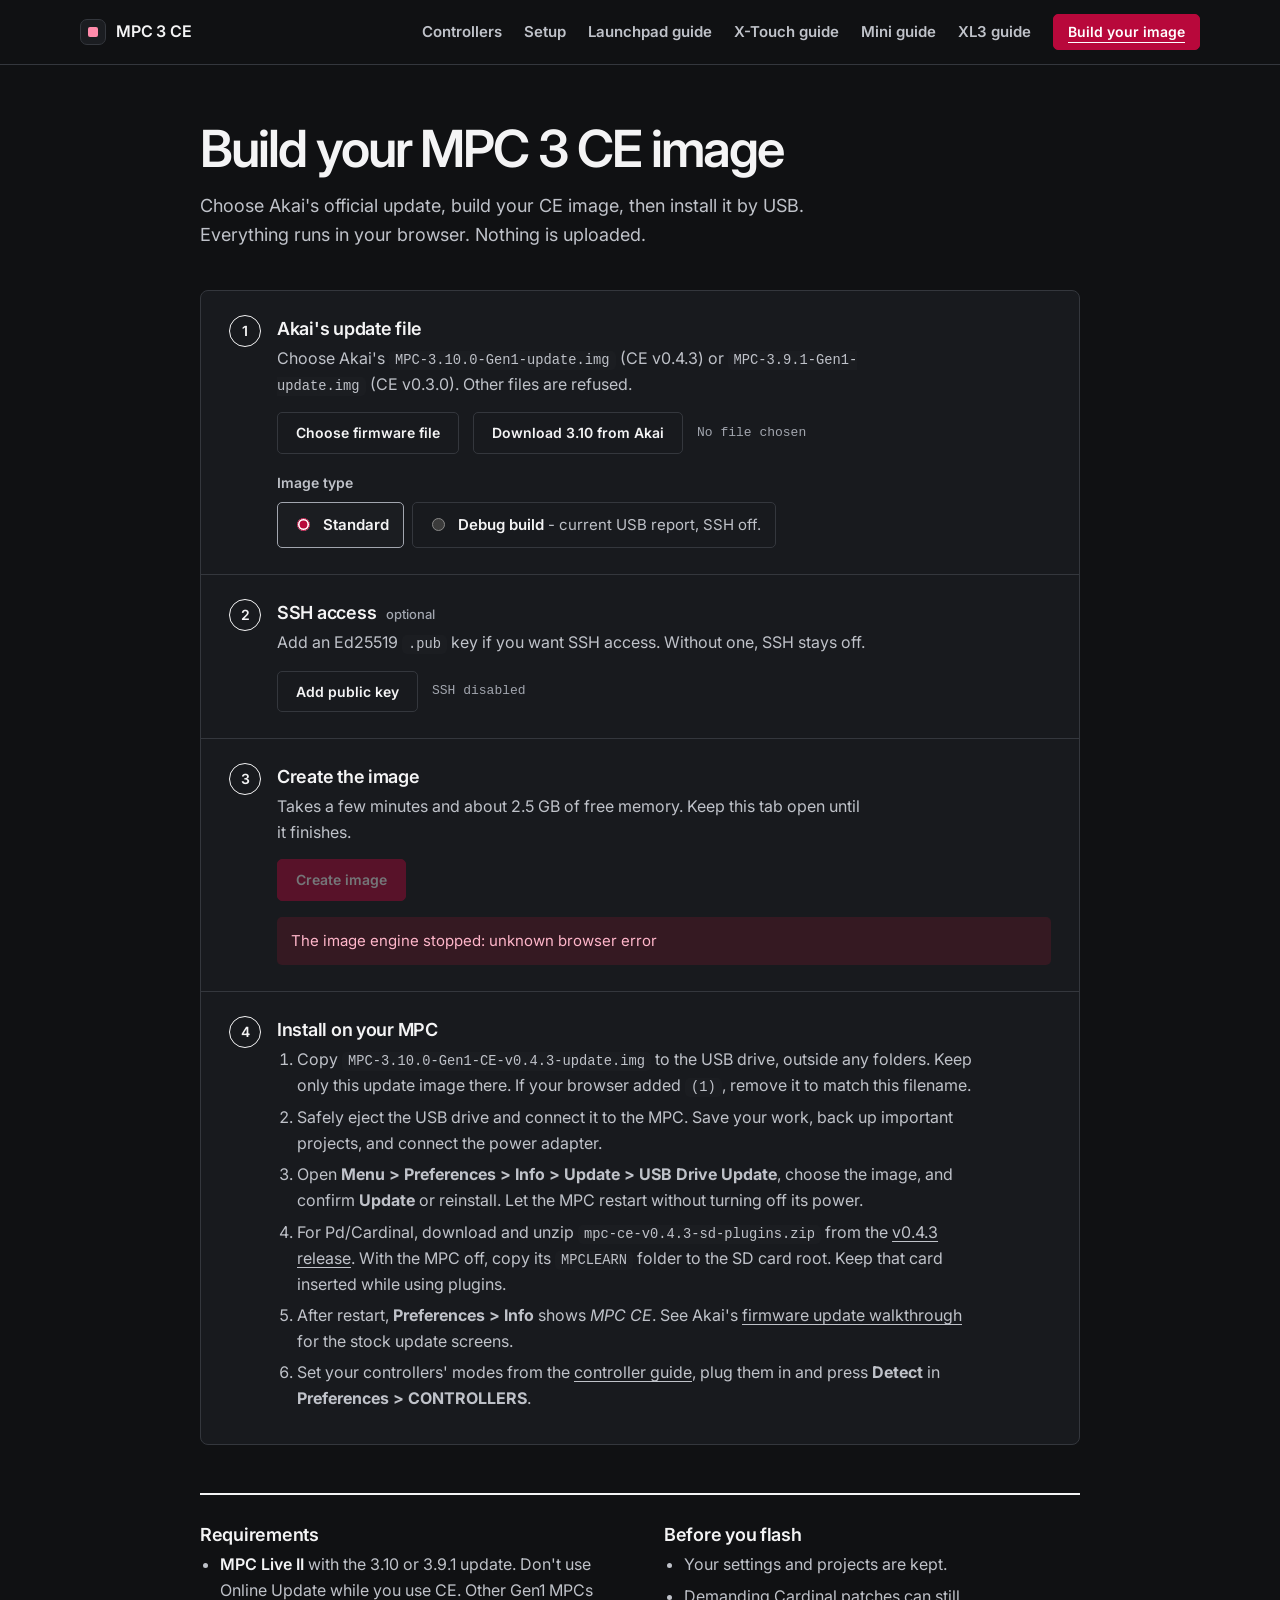
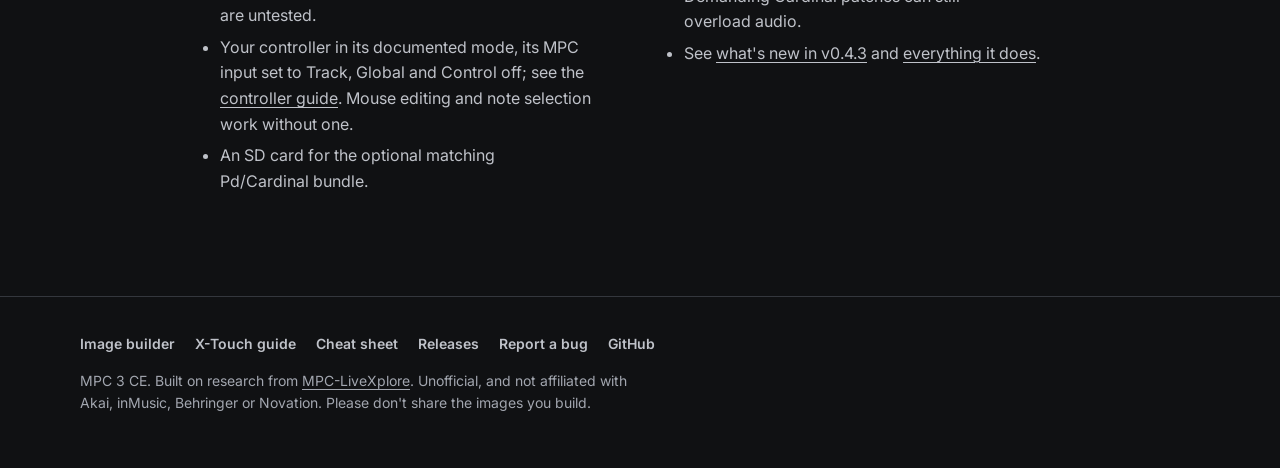
==== commit c255ff77: "Add CE v0.4.3 background sampling and drum-pad MIDI mute" ====
--- a/builder/web/builder.html
+++ b/builder/web/builder.html
@@ -85,7 +85,7 @@
         <ol class="procedure numbered">
           <li id="step1">
             <h3>Akai's update file</h3>
-            <p>Choose Akai's <code>MPC-3.10.0-Gen1-update.img</code> (CE v0.4.2) or <code>MPC-3.9.1-Gen1-update.img</code> (CE v0.3.0). Other files are refused.</p>
+            <p>Choose Akai's <code>MPC-3.10.0-Gen1-update.img</code> (CE v0.4.3) or <code>MPC-3.9.1-Gen1-update.img</code> (CE v0.3.0). Other files are refused.</p>
             <div class="row">
               <button class="btn" id="select" type="button">Choose firmware file</button>
               <a class="btn" href="https://cdn.inmusicbrands.com/Software/M310PCFIN26OCT/MPC-3.10.0-Gen1-update.img" rel="noreferrer">Download 3.10 from Akai</a>
@@ -138,10 +138,10 @@
           <li id="step4">
             <h3>Install on your MPC</h3>
             <ol class="install-list">
-              <li>Copy <code id="installImageName">MPC-3.10.0-Gen1-CE-v0.4.2-update.img</code> to the USB drive, outside any folders. Keep only this update image there. If your browser added <code>(1)</code>, remove it to match this filename.</li>
+              <li>Copy <code id="installImageName">MPC-3.10.0-Gen1-CE-v0.4.3-update.img</code> to the USB drive, outside any folders. Keep only this update image there. If your browser added <code>(1)</code>, remove it to match this filename.</li>
               <li>Safely eject the USB drive and connect it to the MPC. Save your work, back up important projects, and connect the power adapter.</li>
               <li>Open <b>Menu &gt; Preferences &gt; Info &gt; Update &gt; USB Drive Update</b>, choose the image, and confirm <b>Update</b> or reinstall. Let the MPC restart without turning off its power.</li>
-              <li>For Pd/Cardinal, download and unzip <code>mpc-ce-v0.4.0-sd-plugins.zip</code> from the <a href="https://github.com/zsoltf/mpc-3-ce/releases/tag/v0.4.0">v0.4.0 release</a>. With the MPC off, copy its <code>MPCLEARN</code> folder to the SD card root. Keep that card inserted while using plugins.</li>
+              <li>For Pd/Cardinal, download and unzip <code>mpc-ce-v0.4.3-sd-plugins.zip</code> from the <a href="https://github.com/zsoltf/mpc-3-ce/releases/tag/v0.4.3">v0.4.3 release</a>. With the MPC off, copy its <code>MPCLEARN</code> folder to the SD card root. Keep that card inserted while using plugins.</li>
               <li>After restart, <b>Preferences &gt; Info</b> shows <em>MPC CE</em>. See Akai's <a href="https://support.akaipro.com/en/support/solutions/articles/69000816160-akai-pro-mpc-firmware-update-walkthrough" rel="noopener noreferrer">firmware update walkthrough</a> for the stock update screens.</li>
               <li>Set your controllers' modes from the <a href="https://github.com/zsoltf/mpc-3-ce/blob/main/docs/controller-programs.md">controller guide</a>, plug them in and press <b>Detect</b> in <b>Preferences &gt; CONTROLLERS</b>.</li>
             </ol>
@@ -163,7 +163,7 @@
           <ul>
             <li>Your settings and projects are kept.</li>
             <li>Demanding Cardinal patches can still overload audio.</li>
-            <li>See <a href="RELEASE-NOTES.md">what's new in v0.4.2</a> and <a href="./">everything it does</a>.</li>
+            <li>See <a href="RELEASE-NOTES.md">what's new in v0.4.3</a> and <a href="./">everything it does</a>.</li>
           </ul>
         </div>
       </div>
@@ -187,11 +187,11 @@
 </footer>
 <script>
 const imageNames = {
-  '3.10': 'MPC-3.10.0-Gen1-CE-v0.4.2-update.img',
+  '3.10': 'MPC-3.10.0-Gen1-CE-v0.4.3-update.img',
   '3.9.1': 'MPC-3.9.1-Gen1-CE-v0.3.0-update.img',
 };
 const debugNames = {
-  '3.10': 'MPC-3.10.0-Gen1-CE-v0.4.2-DEBUG-update.img',
+  '3.10': 'MPC-3.10.0-Gen1-CE-v0.4.3-DEBUG-update.img',
   '3.9.1': 'MPC-3.9.1-Gen1-CE-v0.3.0-DEBUG-update.img',
 };
 let standardImageName = imageNames['3.10'];
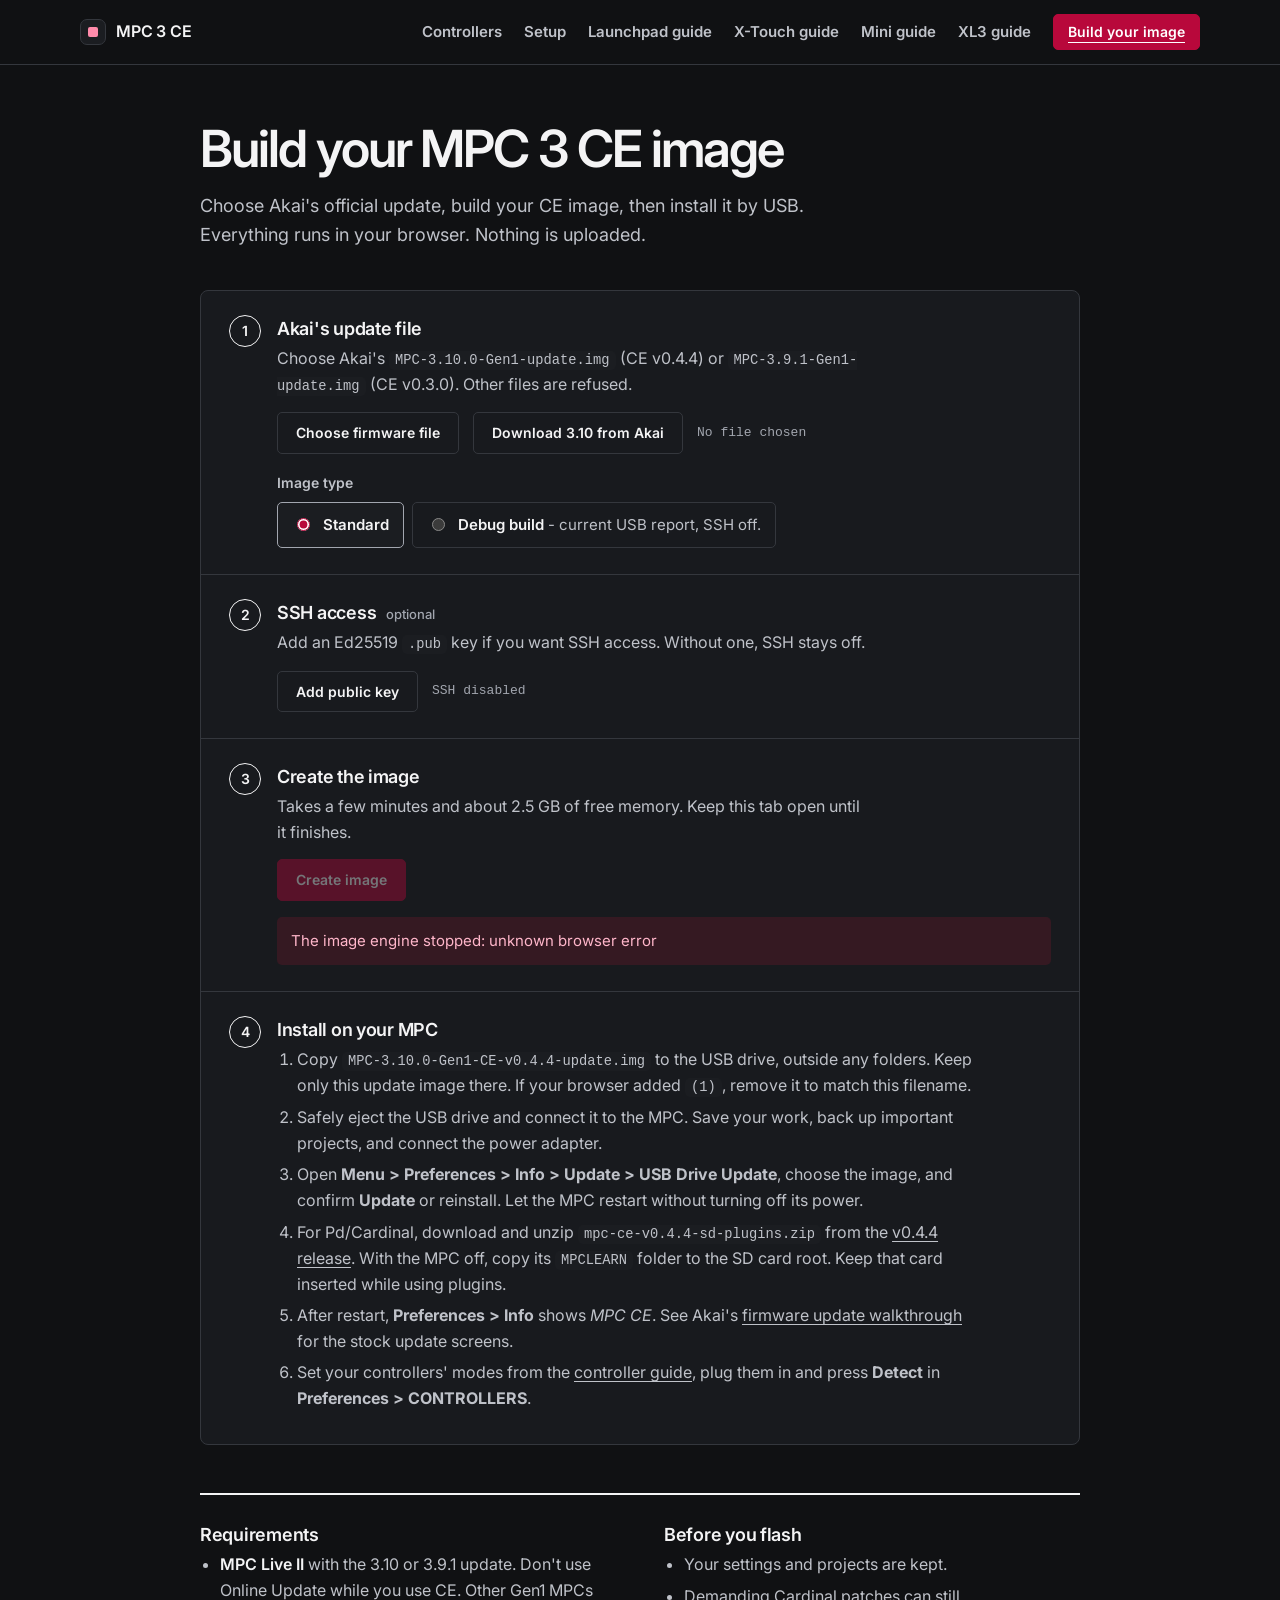
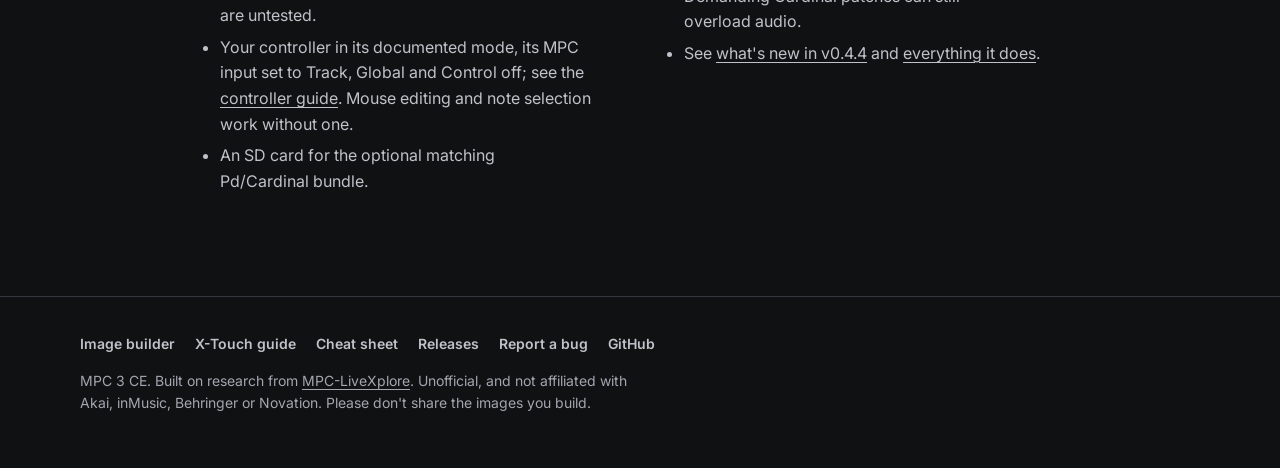
==== commit 64bd69ec: "Fix Standalone and Controller Mode switching in CE v0.4.4" ====
--- a/builder/web/builder.html
+++ b/builder/web/builder.html
@@ -85,7 +85,7 @@
         <ol class="procedure numbered">
           <li id="step1">
             <h3>Akai's update file</h3>
-            <p>Choose Akai's <code>MPC-3.10.0-Gen1-update.img</code> (CE v0.4.3) or <code>MPC-3.9.1-Gen1-update.img</code> (CE v0.3.0). Other files are refused.</p>
+            <p>Choose Akai's <code>MPC-3.10.0-Gen1-update.img</code> (CE v0.4.4) or <code>MPC-3.9.1-Gen1-update.img</code> (CE v0.3.0). Other files are refused.</p>
             <div class="row">
               <button class="btn" id="select" type="button">Choose firmware file</button>
               <a class="btn" href="https://cdn.inmusicbrands.com/Software/M310PCFIN26OCT/MPC-3.10.0-Gen1-update.img" rel="noreferrer">Download 3.10 from Akai</a>
@@ -138,10 +138,10 @@
           <li id="step4">
             <h3>Install on your MPC</h3>
             <ol class="install-list">
-              <li>Copy <code id="installImageName">MPC-3.10.0-Gen1-CE-v0.4.3-update.img</code> to the USB drive, outside any folders. Keep only this update image there. If your browser added <code>(1)</code>, remove it to match this filename.</li>
+              <li>Copy <code id="installImageName">MPC-3.10.0-Gen1-CE-v0.4.4-update.img</code> to the USB drive, outside any folders. Keep only this update image there. If your browser added <code>(1)</code>, remove it to match this filename.</li>
               <li>Safely eject the USB drive and connect it to the MPC. Save your work, back up important projects, and connect the power adapter.</li>
               <li>Open <b>Menu &gt; Preferences &gt; Info &gt; Update &gt; USB Drive Update</b>, choose the image, and confirm <b>Update</b> or reinstall. Let the MPC restart without turning off its power.</li>
-              <li>For Pd/Cardinal, download and unzip <code>mpc-ce-v0.4.3-sd-plugins.zip</code> from the <a href="https://github.com/zsoltf/mpc-3-ce/releases/tag/v0.4.3">v0.4.3 release</a>. With the MPC off, copy its <code>MPCLEARN</code> folder to the SD card root. Keep that card inserted while using plugins.</li>
+              <li>For Pd/Cardinal, download and unzip <code>mpc-ce-v0.4.4-sd-plugins.zip</code> from the <a href="https://github.com/zsoltf/mpc-3-ce/releases/tag/v0.4.4">v0.4.4 release</a>. With the MPC off, copy its <code>MPCLEARN</code> folder to the SD card root. Keep that card inserted while using plugins.</li>
               <li>After restart, <b>Preferences &gt; Info</b> shows <em>MPC CE</em>. See Akai's <a href="https://support.akaipro.com/en/support/solutions/articles/69000816160-akai-pro-mpc-firmware-update-walkthrough" rel="noopener noreferrer">firmware update walkthrough</a> for the stock update screens.</li>
               <li>Set your controllers' modes from the <a href="https://github.com/zsoltf/mpc-3-ce/blob/main/docs/controller-programs.md">controller guide</a>, plug them in and press <b>Detect</b> in <b>Preferences &gt; CONTROLLERS</b>.</li>
             </ol>
@@ -163,7 +163,7 @@
           <ul>
             <li>Your settings and projects are kept.</li>
             <li>Demanding Cardinal patches can still overload audio.</li>
-            <li>See <a href="RELEASE-NOTES.md">what's new in v0.4.3</a> and <a href="./">everything it does</a>.</li>
+            <li>See <a href="RELEASE-NOTES.md">what's new in v0.4.4</a> and <a href="./">everything it does</a>.</li>
           </ul>
         </div>
       </div>
@@ -187,11 +187,11 @@
 </footer>
 <script>
 const imageNames = {
-  '3.10': 'MPC-3.10.0-Gen1-CE-v0.4.3-update.img',
+  '3.10': 'MPC-3.10.0-Gen1-CE-v0.4.4-update.img',
   '3.9.1': 'MPC-3.9.1-Gen1-CE-v0.3.0-update.img',
 };
 const debugNames = {
-  '3.10': 'MPC-3.10.0-Gen1-CE-v0.4.3-DEBUG-update.img',
+  '3.10': 'MPC-3.10.0-Gen1-CE-v0.4.4-DEBUG-update.img',
   '3.9.1': 'MPC-3.9.1-Gen1-CE-v0.3.0-DEBUG-update.img',
 };
 let standardImageName = imageNames['3.10'];
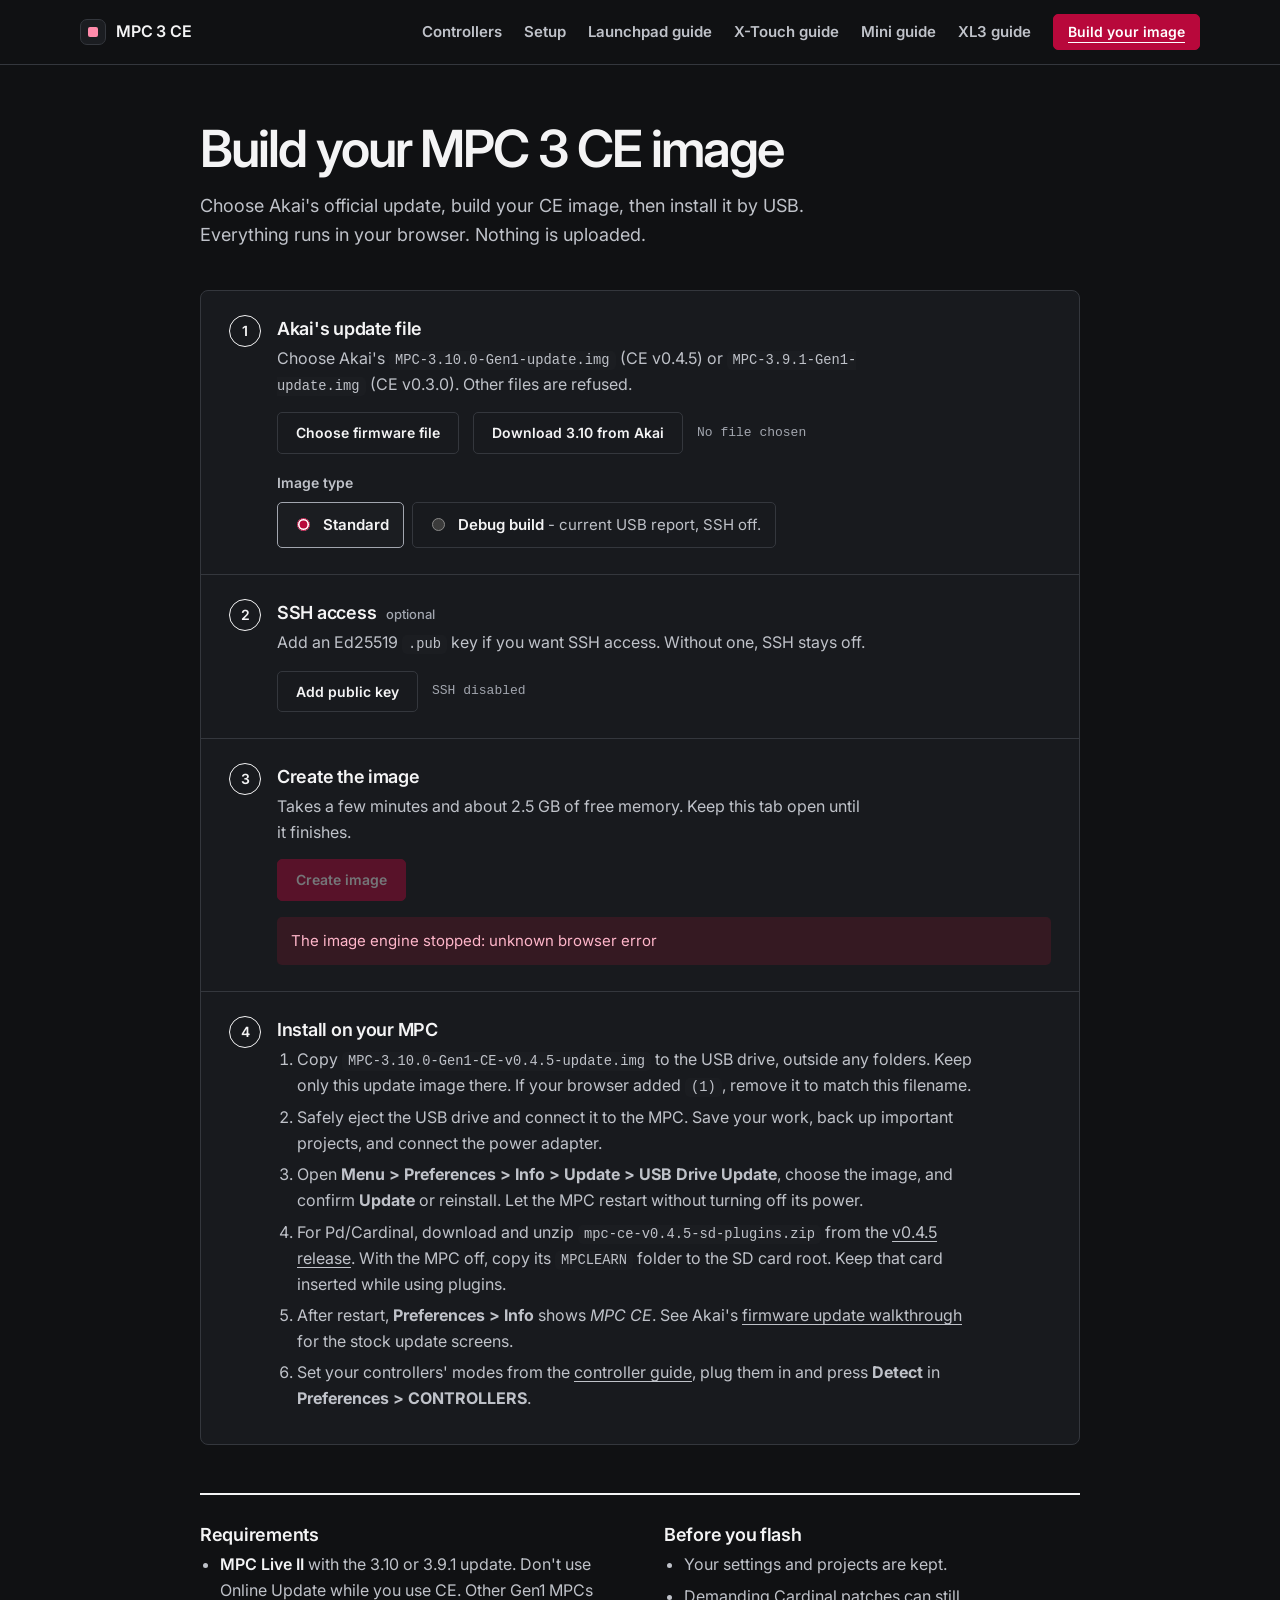
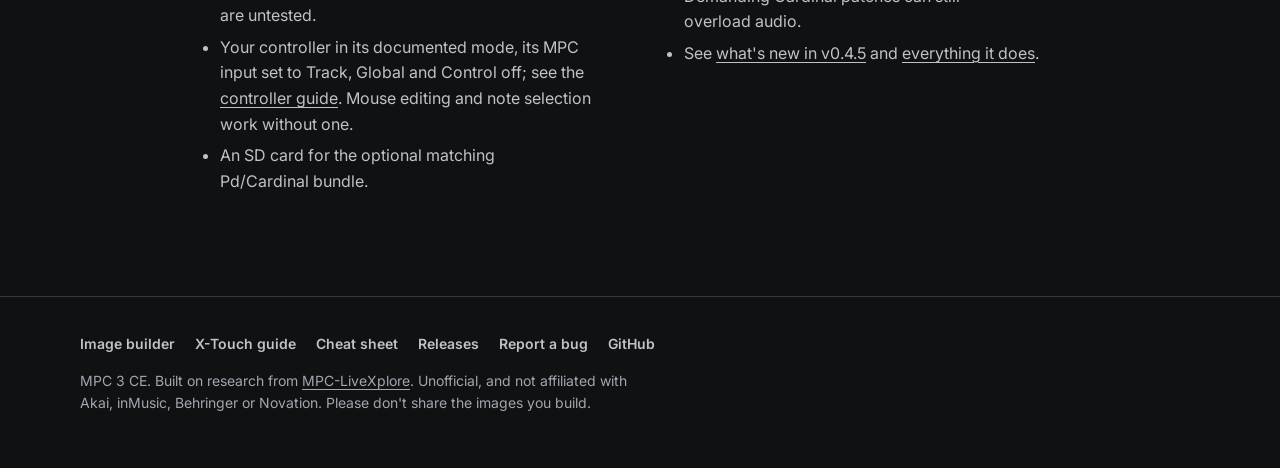
==== commit aad8dd90: "Find the Pd/Cardinal SD bundle in the MPC One's built-in slot in CE v0.4.5" ====
--- a/builder/web/builder.html
+++ b/builder/web/builder.html
@@ -85,7 +85,7 @@
         <ol class="procedure numbered">
           <li id="step1">
             <h3>Akai's update file</h3>
-            <p>Choose Akai's <code>MPC-3.10.0-Gen1-update.img</code> (CE v0.4.4) or <code>MPC-3.9.1-Gen1-update.img</code> (CE v0.3.0). Other files are refused.</p>
+            <p>Choose Akai's <code>MPC-3.10.0-Gen1-update.img</code> (CE v0.4.5) or <code>MPC-3.9.1-Gen1-update.img</code> (CE v0.3.0). Other files are refused.</p>
             <div class="row">
               <button class="btn" id="select" type="button">Choose firmware file</button>
               <a class="btn" href="https://cdn.inmusicbrands.com/Software/M310PCFIN26OCT/MPC-3.10.0-Gen1-update.img" rel="noreferrer">Download 3.10 from Akai</a>
@@ -138,10 +138,10 @@
           <li id="step4">
             <h3>Install on your MPC</h3>
             <ol class="install-list">
-              <li>Copy <code id="installImageName">MPC-3.10.0-Gen1-CE-v0.4.4-update.img</code> to the USB drive, outside any folders. Keep only this update image there. If your browser added <code>(1)</code>, remove it to match this filename.</li>
+              <li>Copy <code id="installImageName">MPC-3.10.0-Gen1-CE-v0.4.5-update.img</code> to the USB drive, outside any folders. Keep only this update image there. If your browser added <code>(1)</code>, remove it to match this filename.</li>
               <li>Safely eject the USB drive and connect it to the MPC. Save your work, back up important projects, and connect the power adapter.</li>
               <li>Open <b>Menu &gt; Preferences &gt; Info &gt; Update &gt; USB Drive Update</b>, choose the image, and confirm <b>Update</b> or reinstall. Let the MPC restart without turning off its power.</li>
-              <li>For Pd/Cardinal, download and unzip <code>mpc-ce-v0.4.4-sd-plugins.zip</code> from the <a href="https://github.com/zsoltf/mpc-3-ce/releases/tag/v0.4.4">v0.4.4 release</a>. With the MPC off, copy its <code>MPCLEARN</code> folder to the SD card root. Keep that card inserted while using plugins.</li>
+              <li>For Pd/Cardinal, download and unzip <code>mpc-ce-v0.4.5-sd-plugins.zip</code> from the <a href="https://github.com/zsoltf/mpc-3-ce/releases/tag/v0.4.5">v0.4.5 release</a>. With the MPC off, copy its <code>MPCLEARN</code> folder to the SD card root. Keep that card inserted while using plugins.</li>
               <li>After restart, <b>Preferences &gt; Info</b> shows <em>MPC CE</em>. See Akai's <a href="https://support.akaipro.com/en/support/solutions/articles/69000816160-akai-pro-mpc-firmware-update-walkthrough" rel="noopener noreferrer">firmware update walkthrough</a> for the stock update screens.</li>
               <li>Set your controllers' modes from the <a href="https://github.com/zsoltf/mpc-3-ce/blob/main/docs/controller-programs.md">controller guide</a>, plug them in and press <b>Detect</b> in <b>Preferences &gt; CONTROLLERS</b>.</li>
             </ol>
@@ -163,7 +163,7 @@
           <ul>
             <li>Your settings and projects are kept.</li>
             <li>Demanding Cardinal patches can still overload audio.</li>
-            <li>See <a href="RELEASE-NOTES.md">what's new in v0.4.4</a> and <a href="./">everything it does</a>.</li>
+            <li>See <a href="RELEASE-NOTES.md">what's new in v0.4.5</a> and <a href="./">everything it does</a>.</li>
           </ul>
         </div>
       </div>
@@ -187,11 +187,11 @@
 </footer>
 <script>
 const imageNames = {
-  '3.10': 'MPC-3.10.0-Gen1-CE-v0.4.4-update.img',
+  '3.10': 'MPC-3.10.0-Gen1-CE-v0.4.5-update.img',
   '3.9.1': 'MPC-3.9.1-Gen1-CE-v0.3.0-update.img',
 };
 const debugNames = {
-  '3.10': 'MPC-3.10.0-Gen1-CE-v0.4.4-DEBUG-update.img',
+  '3.10': 'MPC-3.10.0-Gen1-CE-v0.4.5-DEBUG-update.img',
   '3.9.1': 'MPC-3.9.1-Gen1-CE-v0.3.0-DEBUG-update.img',
 };
 let standardImageName = imageNames['3.10'];
